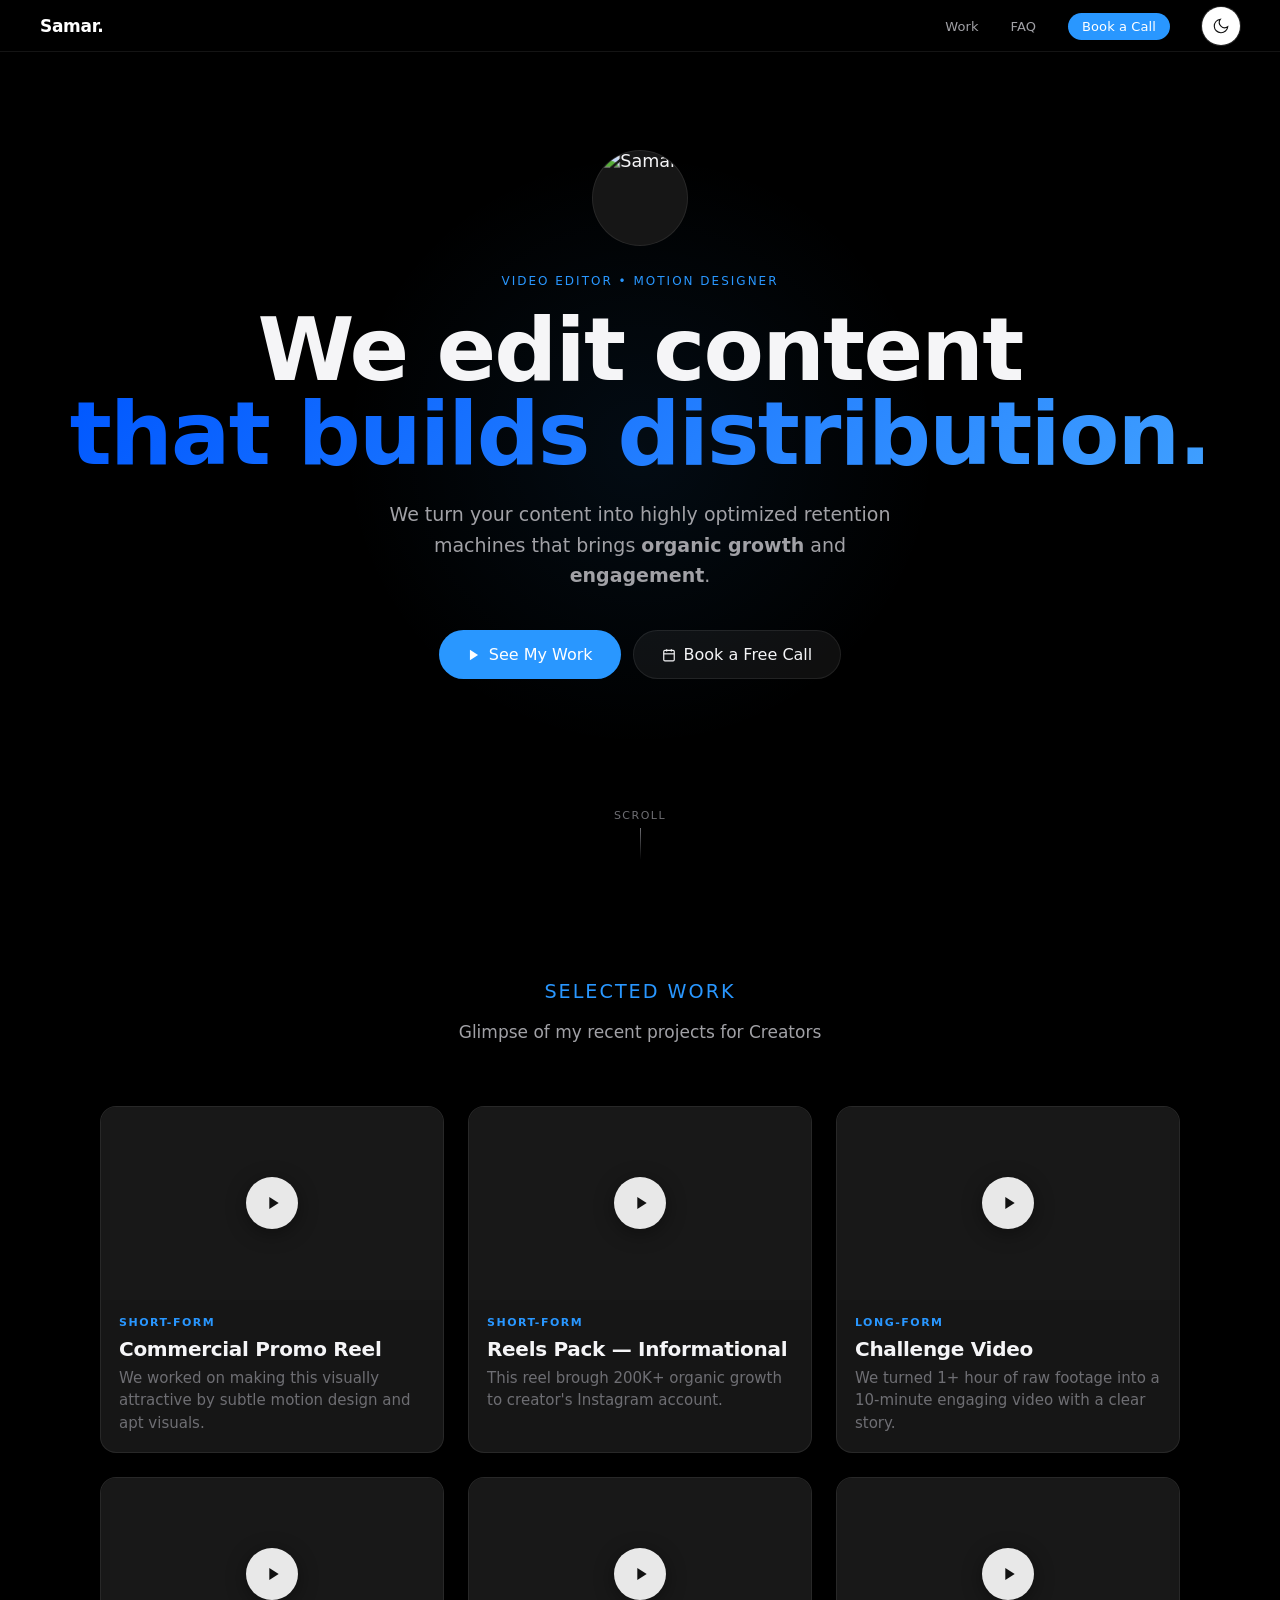
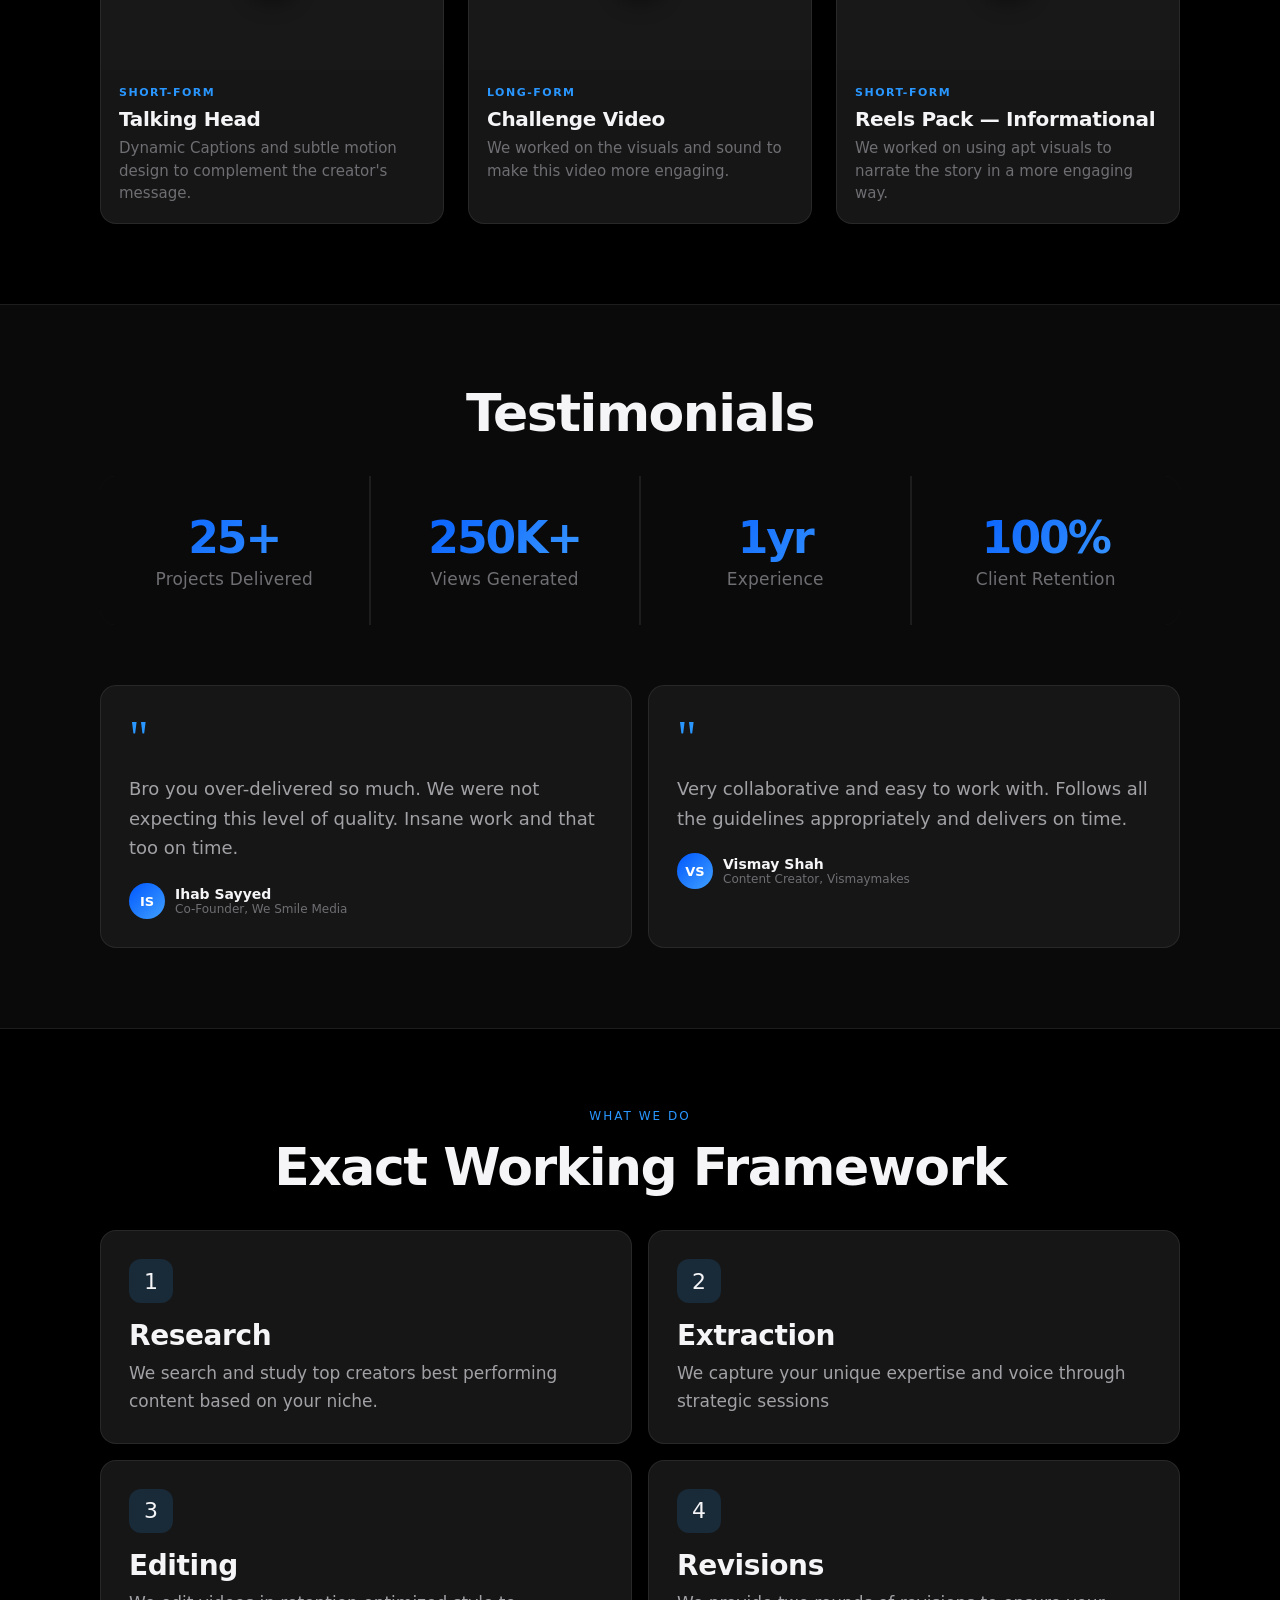
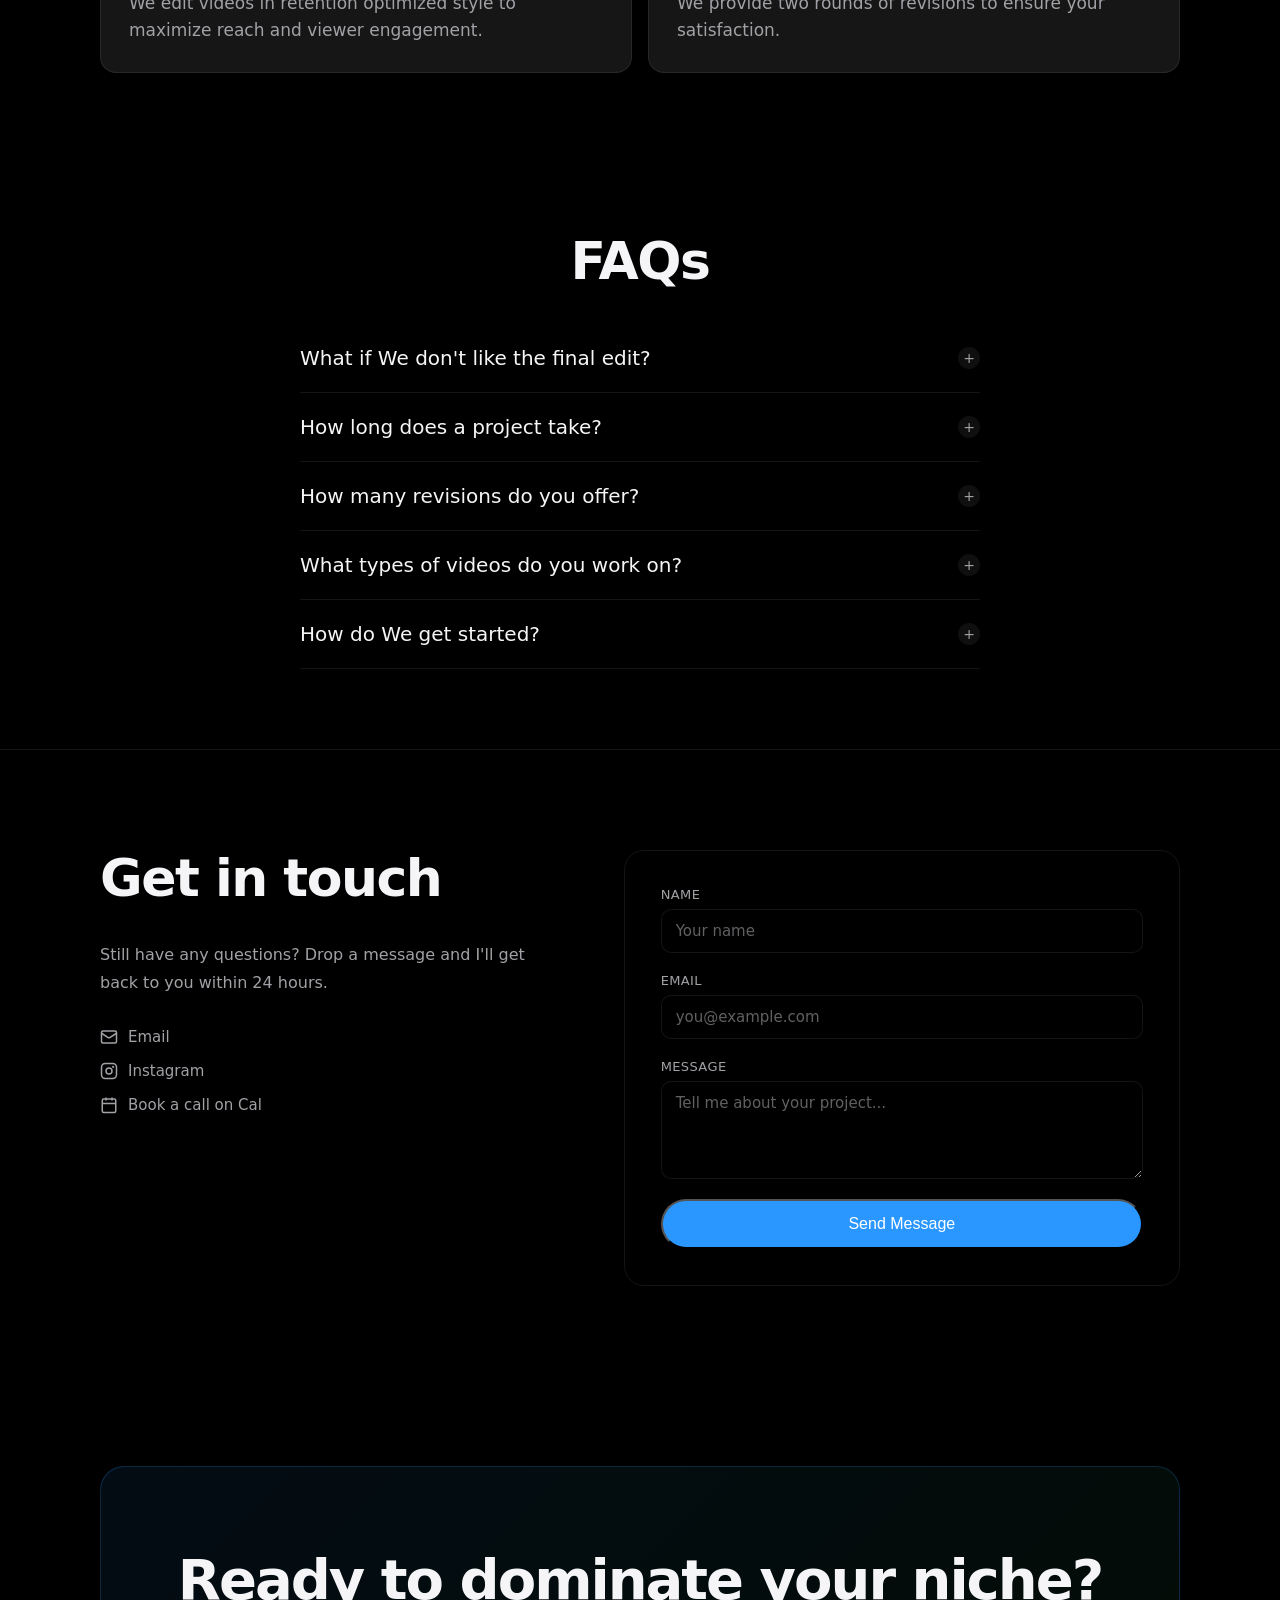
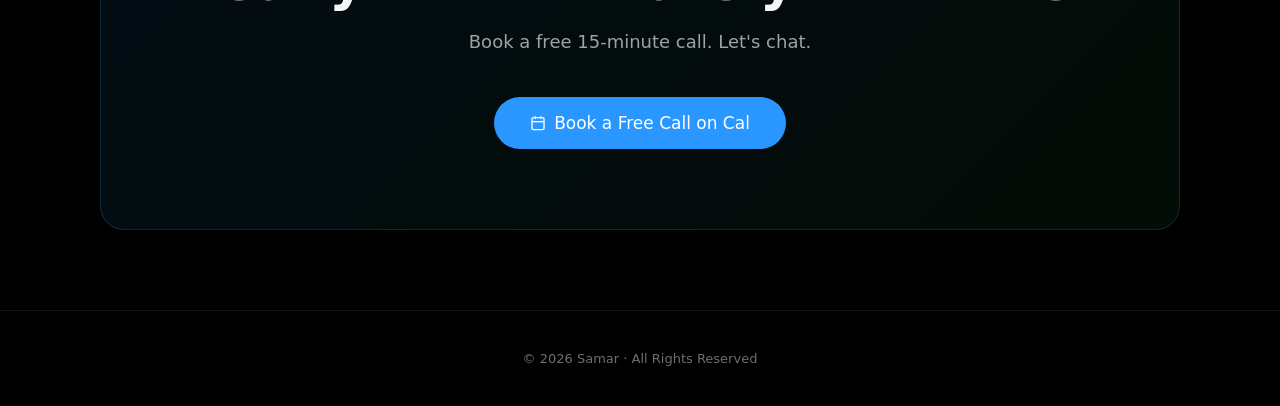
==== index.html @ fd99707b "initial commit" ====
<!DOCTYPE html>
<html lang="en">
<head>
<meta charset="UTF-8">
<meta name="viewport" content="width=device-width, initial-scale=1.0">
<title>Samar's Portfolio</title>
<link rel="stylesheet" href="styles.css">
</head>
<body>
  <form name="contact" netlify hidden>
  <input type="text" name="name">
  <input type="email" name="email">
  <textarea name="message"></textarea>
</form>

<!-- NAV -->
<nav>
  <a href="#" class="nav-logo">Samar.</a>
  <ul class="nav-links">
    <li><a href="#work">Work</a></li>
    <!-- <li><a href="#services">Services</a></li>
    <li><a href="#about">About</a></li> -->
    <li><a href="#faq">FAQ</a></li>
    <li><a href="https://cal.com/samarjal/30min?user=samarjal&overlayCalendar=true" target="_blank" class="nav-cta">Book a Call</a></li>
    <div class="theme-switch" id="themeToggle">
  <svg class="icon-sun" xmlns="http://www.w3.org/2000/svg" width="18" height="18" viewBox="0 0 24 24" fill="none" stroke="currentColor" stroke-width="1.5"><circle cx="12" cy="12" r="4"/><line x1="12" y1="2" x2="12" y2="5"/><line x1="12" y1="19" x2="12" y2="22"/><line x1="4.22" y1="4.22" x2="6.34" y2="6.34"/><line x1="17.66" y1="17.66" x2="19.78" y2="19.78"/><line x1="2" y1="12" x2="5" y2="12"/><line x1="19" y1="12" x2="22" y2="12"/><line x1="4.22" y1="19.78" x2="6.34" y2="17.66"/><line x1="17.66" y1="6.34" x2="19.78" y2="4.22"/></svg>
  <svg class="icon-moon" xmlns="http://www.w3.org/2000/svg" width="18" height="18" viewBox="0 0 24 24" fill="none" stroke="currentColor" stroke-width="1.5"><path d="M21 12.79A9 9 0 1 1 11.21 3 7 7 0 0 0 21 12.79z"/></svg>
</div>
  </ul>
</nav>

<!-- HERO -->
<section class="hero">
  <div class="hero-bg-glow"></div>
  <div class="hero-avatar">
    <img id="memoji-img" src="memoji-img.webp" alt="Samar">
  </div>
  <span class="hero-label">Video Editor • Motion Designer</span>
  <h1 class="hero-title">We edit content<br><span>that builds distribution.</span></h1>
  <p class="hero-sub">We turn your content into highly optimized retention machines that brings <strong>organic growth</strong> and <strong>engagement</strong>.</p>
  <div class="hero-actions">
    <a href="#work" class="btn-primary">
      <svg width="14" height="14" viewBox="0 0 24 24" fill="currentColor"><polygon points="5,3 19,12 5,21"/></svg>
      See My Work
    </a>
    <a href="https://cal.com/samarjal/30min?user=samarjal&overlayCalendar=true" target="_blank" class="btn-secondary">
      <svg width="14" height="14" viewBox="0 0 24 24" fill="none" stroke="currentColor" stroke-width="2"><rect x="3" y="4" width="18" height="18" rx="2"/><line x1="16" y1="2" x2="16" y2="6"/><line x1="8" y1="2" x2="8" y2="6"/><line x1="3" y1="10" x2="21" y2="10"/></svg>
      Book a Free Call
    </a>
  </div>
  <div class="scroll-hint">
    <span>Scroll</span>
    <div class="scroll-line"></div>
  </div>
</section>

<!-- WORK -->
<section id="work" class="work-section">
  <div class="container">
    <span class="section-label fade-in" style="font-size: larger;">Selected Work</span>
    <!-- <h2 class="section-title fade-in"></h2> -->
    <p class="section-sub fade-in">Glimpse of my recent projects for Creators</p>

    <div class="video-grid" id="videoGrid">
      <!-- Videos injected by JS --> 
    </div>
  </div>
</section>

<!-- ADD VIDEO PANEL
<div class="add-video-section">
  <div class="container">
    <div class="add-video-form fade-in">
      <p class="form-title">Add a Video to Your Portfolio</p>
      <p class="form-sub">Paste a YouTube, Google Drive, or Instagram link — it'll embed directly on the site.</p>
      <div class="form-row">
        <input class="form-input" id="videoTitle" placeholder="Project title">
        <input class="form-input" id="videoTag" placeholder="Category (e.g. Brand Film)">
      </div>
      <div class="form-row">
        <input class="form-input full" id="videoUrl" placeholder="YouTube, Google Drive, or Instagram URL">
      </div>
      <input class="form-input" style="margin-bottom:12px;" id="videoDesc" placeholder="Short description (optional)">
      <button class="form-btn" onclick="addVideo()">Add to Portfolio</button>
    </div>
  </div>
</div> -->

<!-- PROOF -->
<section id="about" class="proof-section">
  <div class="container">
    <!-- <span class="section-label fade-in">Social Proof</span> -->
    <h2 class="section-title fade-in">Testimonials</h2>

    <div class="stats-grid fade-in">
      <div class="stat-item">
        <span class="stat-num">25+</span>
        <span class="stat-label">Projects Delivered</span>
      </div>
      <div class="stat-item">
        <span class="stat-num">250K+</span>
        <span class="stat-label">Views Generated</span>
      </div>
      <div class="stat-item">
        <span class="stat-num">1yr</span>
        <span class="stat-label">Experience</span>
      </div>
      <div class="stat-item">
        <span class="stat-num">100%</span>
        <span class="stat-label">Client Retention</span>
      </div>
    </div>

    <div class="testimonials-grid">
      <div class="testimonial-card fade-in">
        <span class="quote-mark">"</span>
        <p class="testimonial-text">Bro you over-delivered so much. We were not expecting this level of quality. Insane work and that too on time.</p>
        <div class="testimonial-author">
          <div class="author-avatar">IS</div>
          <div>
            <p class="author-name">Ihab Sayyed</p>
            <p class="author-title">Co-Founder, We Smile Media</p>
          </div>
        </div>
      </div>
      <div class="testimonial-card fade-in">
        <span class="quote-mark">"</span>
        <p class="testimonial-text">Very collaborative and easy to work with. Follows all the guidelines appropriately and delivers on time.</p>
        <div class="testimonial-author">
          <div class="author-avatar">VS</div>
          <div>
            <p class="author-name">Vismay Shah</p>
            <p class="author-title">Content Creator, Vismaymakes</p>
          </div>
        </div>
      </div>
      <!-- <div class="testimonial-card fade-in">
        <span class="quote-mark">"</span>
        <p class="testimonial-text">Working with Samar was seamless. He understood the brief instantly, added creative flair we didn't even ask for, and nailed the vibe we were going for.</p>
        <div class="testimonial-author">
          <div class="author-avatar">MN</div>
          <div>
            <p class="author-name">Milan N.</p>
            <p class="author-title">YouTuber · 800K subs</p>
          </div>
        </div>
      </div> -->
    </div>
  </div>
</section>

<!-- SERVICES -->
<section id="services">
  <div class="container">
    <span class="section-label fade-in">What We Do</span>
    <h2 class="section-title fade-in">Exact Working Framework</h2>
    <!-- <p class="section-sub fade-in">You send the raw footage, We handle the rest.</p> -->

    <div class="services-grid">
      <div class="service-card fade-in">
        <div class="service-icon">1</div>
        <p class="service-name">Research</p>
        <p class="service-desc">We search and study top creators best performing content based on your niche.</p>
      </div>
      <div class="service-card fade-in">
        <div class="service-icon">2</div>
        <p class="service-name">Extraction</p>
        <p class="service-desc"> We capture your unique expertise and voice through strategic sessions</p>
      </div>
      <div class="service-card fade-in">
        <div class="service-icon">3</div>
        <p class="service-name">Editing</p>
        <p class="service-desc">We edit videos in retention optimized style to maximize reach and viewer engagement.</p>
      </div>
      <div class="service-card fade-in">
        <div class="service-icon">4</div>
        <p class="service-name">Revisions</p>
        <p class="service-desc">We provide two rounds of revisions to ensure your satisfaction.</p>
      </div>
    </div>
  </div>
</section>

<!-- FAQ / OBJECTIONS -->
<section id="faq">
  <div class="container">
    <!-- <span class="section-label fade-in">FAQ</span> -->
    <h2 class="section-title fade-in" >FAQs</h2>
    <!-- <p class="section-sub fade-in" style="text-align: center; max-width: 100%;">Here are the answers to questions We hear most often.</p> -->

    <div class="faq-list fade-in">
      <div class="faq-item">
        <button class="faq-question" onclick="toggleFaq(this)" >
          What if We don't like the final edit?
          <span class="faq-icon">+</span>
        </button>
        <div class="faq-answer">We offer up to 2 rounds of revisions on every project to make sure the final cut is exactly what you envisioned. Your satisfaction is the goal.</div>
      </div>
      <div class="faq-item">
        <button class="faq-question" onclick="toggleFaq(this)">
          How long does a project take?
          <span class="faq-icon">+</span>
        </button>
        <div class="faq-answer">Most projects are delivered within 3–5 business days. Larger projects like long-form podcasts or brand films may take 7–10 days. Rush delivery is available on request.</div>
      </div>
      <div class="faq-item">
        <button class="faq-question" onclick="toggleFaq(this)">
          How many revisions do you offer?
          <span class="faq-icon">+</span>
        </button>
        <div class="faq-answer">We offer up to 2 rounds of revisions on every project. Additional revisions are available for a fee.</div>
      </div>
      <div class="faq-item">
        <button class="faq-question" onclick="toggleFaq(this)">
          What types of videos do you work on?
          <span class="faq-icon">+</span>
        </button>
        <div class="faq-answer">We most commonly work on Talking Head Videos, Explainer and Short Form Content that build distribution for my clients.</div>
      </div>
      <div class="faq-item">
        <button class="faq-question" onclick="toggleFaq(this)">
          How do We get started?
          <span class="faq-icon">+</span>
        </button>
        <div class="faq-answer">Book a free 15-minute discovery call using the button below. We'll talk through your project, goals, and timeline — and We'll send a proposal within 24 hours.</div>
      </div>
    </div>
  </div>
</section>

<!-- CONTACT -->
 <section id="contact" class="contact-section">
  <div class="container">
    <div class="contact-inner fade-in">
      <div class="contact-left">
        <h2 class="section-title" style="text-align:left;">Get in touch</h2>
        <p class="contact-desc">Still have any questions? Drop a message and I'll get back to you within 24 hours.</p>
        <div class="contact-links">
          <a href="mailto:samarxjal@gmail.com" class="contact-link">
            <svg width="18" height="18" viewBox="0 0 24 24" fill="none" stroke="currentColor" stroke-width="2"><rect x="2" y="4" width="20" height="16" rx="2"/><path d="m22 7-8.97 5.7a1.94 1.94 0 0 1-2.06 0L2 7"/></svg>
            Email
          </a>
          <a href="https://instagram.com/samarxjal" target="_blank" class="contact-link">
            <svg width="18" height="18" viewBox="0 0 24 24" fill="none" stroke="currentColor" stroke-width="2"><rect x="2" y="2" width="20" height="20" rx="5"/><circle cx="12" cy="12" r="4"/><circle cx="17.5" cy="6.5" r="0.5" fill="currentColor"/></svg>
            Instagram
          </a>
          <a href="https://cal.com/samarjal" target="_blank" class="contact-link">
            <svg width="18" height="18" viewBox="0 0 24 24" fill="none" stroke="currentColor" stroke-width="2"><rect x="3" y="4" width="18" height="18" rx="2"/><line x1="16" y1="2" x2="16" y2="6"/><line x1="8" y1="2" x2="8" y2="6"/><line x1="3" y1="10" x2="21" y2="10"/></svg>
            Book a call on Cal
          </a>
        </div>
      </div>
      <form class="contact-form"
      name="contact"
      method="POST"
      action="/thank-you.html"
      data-netlify="true"
      data-netlify-honeypot="bot-field">

  <!-- Netlify detection -->
  <input type="hidden" name="form-name" value="contact">

  <!-- email subject -->
  <input type="hidden" name="subject"
         value="New lead from %{siteName} (%{submissionId})">

  <!-- redirect -->
  <!-- <input type="hidden" name="redirect" value="/thank-you.html"> -->

  <!-- spam protection -->
  <p hidden>
    <label>Don’t fill this out:
      <input name="bot-field">
    </label>
  </p>

  <div class="form-group">
    <label for="c-name">Name</label>
    <input type="text"
           id="c-name"
           name="name"
           placeholder="Your name"
           required>
  </div>

  <div class="form-group">
    <label for="c-email">Email</label>
    <input type="email"
           id="c-email"
           name="email"
           placeholder="you@example.com"
           required>
  </div>

  <div class="form-group">
    <label for="c-msg">Message</label>
    <textarea id="c-msg"
              name="message"
              rows="4"
              placeholder="Tell me about your project..."
              required></textarea>
  </div>

  <button type="submit"
          class="btn-primary"
          style="width:100%; justify-content:center;">
    Send Message
  </button>

</form>
    </div>
  </div>
</section>

<!-- CTA -->
<section class="cta-section">
  <div class="container">
    <div class="cta-card fade-in">
      <h2 class="cta-title">Ready to dominate your niche?</h2>
      <p class="cta-sub">Book a free 15-minute call. Let's chat.</p>
      <a href="https://cal.com/samarjal" target="_blank" class="btn-primary" style="font-size:17px; padding:16px 36px; display:inline-flex;">
        <svg width="16" height="16" viewBox="0 0 24 24" fill="none" stroke="currentColor" stroke-width="2"><rect x="3" y="4" width="18" height="18" rx="2"/><line x1="16" y1="2" x2="16" y2="6"/><line x1="8" y1="2" x2="8" y2="6"/><line x1="3" y1="10" x2="21" y2="10"/></svg>
        Book a Free Call on Cal
      </a>
    </div>
  </div>
</section>

<!-- FOOTER -->
<footer>
  <p>© 2026 Samar · All Rights Reserved</p>
</footer>

<!-- VIDEO MODAL -->
<div class="modal-overlay" id="videoModal" onclick="closeModal(event)">
  <div class="modal-content">
    <div class="modal-header">
      <span class="modal-title" id="modalTitle">Untitled</span>
      <button class="modal-close" onclick="closeModalDirect()">
        <svg width="12" height="12" viewBox="0 0 24 24" fill="none" stroke="currentColor" stroke-width="2.5"><line x1="18" y1="6" x2="6" y2="18"/><line x1="6" y1="6" x2="18" y2="18"/></svg>
      </button>
    </div>
    <div class="modal-video">
      <iframe id="modalIframe" allowfullscreen allow="autoplay; encrypted-media; picture-in-picture" title="Video"></iframe>
    </div>
  </div>
</div>
<script src="script.js"></script>
</body>
</html>
---- styles.css ----
@import url('https://fonts.googleapis.com/css2?family=SF+Pro+Display&display=swap');

  :root {
    --bg: #000000;
    --bg-2: #0a0a0a;
    --bg-3: #111111;
    --bg-card: #161616;
    --border: rgba(255,255,255,0.08);
    --border-hover: rgba(255,255,255,0.18);
    --text-primary: #f5f5f7;
    --text-secondary: #a1a1a6;
    --text-tertiary: #6e6e73;
    --accent: #2997ff;
    --accent-glow: rgba(41,151,255,0.15);
    /* --gradient: linear-gradient(135deg, #2997ff 0%, #30d158 100%); */
    --gradient: linear-gradient(135deg, #0057ff 0%, #40a0ff 100%);
  }
  body.light-mode {
  --bg: #ffffff;
  --bg-2: #f5f5f7;
  --bg-3: #eeeeee;
  --bg-card: #ffffff;
  

  --border: rgba(0,0,0,0.08);
  --border-hover: rgba(0,0,0,0.15);

  --text-primary: #111111;
  --text-secondary: #444444;
  --text-tertiary: #777777;

  --accent-glow: rgba(41,151,255,0.12);
}

  * { margin: 0; padding: 0; box-sizing: border-box; 
      transition: background-color 0.4s ease,
              border-color 0.4s ease,
              color 0.3s ease;
    }

  html { scroll-behavior: smooth; }

 body {
  background: var(--bg);
  color: var(--text-primary);
  font-family: -apple-system, BlinkMacSystemFont,
               "SF Pro Display", "SF Pro Text",
               "Segoe UI", system-ui, sans-serif;
  -webkit-font-smoothing: antialiased;
  overflow-x: hidden;
  transition: background 0.4s ease, color 0.4s ease;
}
  .theme-toggle {
  background: rgba(255,255,255,0.08);
  border: 1px solid var(--border);
  color: var(--text-primary);
  width: 36px;
  height: 36px;
  border-radius: 50%;
  cursor: pointer;
  font-size: 14px;
  transition: all 0.2s;
}

.theme-toggle:hover {
  background: rgba(255,255,255,0.15);
}

  /* NAV */
  nav {
    position: fixed;
    top: 0; left: 0; right: 0;
    z-index: 100;
    padding: 0 40px;
    height: 52px;
    display: flex;
    align-items: center;
    justify-content: space-between;
    background: rgba(0,0,0,0.72);
    backdrop-filter: saturate(180%) blur(20px);
    -webkit-backdrop-filter: saturate(180%) blur(20px);
    border-bottom: 1px solid var(--border);
  }

  body.light-mode nav {
  background: rgba(255,255,255,0.72);
}

  .nav-logo {
    font-size: 17px;
    font-weight: 600;
    letter-spacing: -0.3px;
    color: #ffffff;
    text-decoration: none;
  }
  body.light-mode .nav-logo {
  color: #111111;
}

  .nav-links {
    display: flex;
    gap: 32px;
    list-style: none;
    align-items: center;
  }

  .nav-links a {
    font-size: 13px;
    color: var(--text-secondary);
    text-decoration: none;
    transition: color 0.2s;
    letter-spacing: 0.1px;
  }

  .nav-links a:hover { color: var(--text-primary); }

  .nav-cta {
    background: var(--accent);
    color: #fff !important;
    padding: 6px 14px;
    border-radius: 980px;
    font-size: 13px !important;
    font-weight: 500;
    transition: opacity 0.2s !important;
  }

  .nav-cta:hover { opacity: 0.85; color: #fff !important; }

  /* HERO */
  .hero {
    min-height: 100vh;
    display: flex;
    flex-direction: column;
    align-items: center;
    justify-content: flex-start;
    text-align: center;
    padding: 150px 24px 80px;
    position: relative;
    overflow: hidden;
  }

  .hero-bg-glow {
    position: absolute;
    width: 600px; height: 600px;
    border-radius: 50%;
    background: radial-gradient(circle, rgba(41,151,255,0.08) 0%, transparent 70%);
    top: 50%; left: 50%;
    transform: translate(-50%, -50%);
    pointer-events: none;
  }

  .hero-avatar {
    width: 96px; height: 96px;
    border-radius: 50%;
    overflow: hidden;
    margin-bottom: 28px;
    border: 1px solid var(--border);
    background: var(--bg-card);
    position: relative;
    animation: fadeUp 0.8s ease both;
  }

  .hero-avatar img {
    width: 100%; height: 100%;
    object-fit: cover;
    object-position: center top;
    transform: scale(1.1);
  }

  .hero-label {
    font-size: 12px;
    font-weight: 500;
    letter-spacing: 2px;
    text-transform: uppercase;
    color: var(--accent);
    margin-bottom: 20px;
    animation: fadeUp 0.8s ease 0.1s both;
  }

  .hero-title {
    font-size: clamp(48px, 8vw, 88px);
    font-weight: 800;
    letter-spacing: -0.02em;
    line-height: 0.95;
    margin-bottom: 24px;
    animation: fadeUp 0.8s ease 0.2s both;
  }

  .hero-title span {
    background: var(--gradient);
    -webkit-background-clip: text;
    -webkit-text-fill-color: transparent;
    background-clip: text;
  }

  .hero-sub {
    font-size: 19px;
    color: var(--text-secondary);
    max-width: 520px;
    line-height: 1.6;
    margin-bottom: 40px;
    font-weight: 400;
    animation: fadeUp 0.8s ease 0.3s both;
  }

  .hero-actions {
    display: flex;
    gap: 12px;
    flex-wrap: wrap;
    justify-content: center;
    animation: fadeUp 0.8s ease 0.4s both;
  }

  .btn-primary {
    background: var(--accent);
    color: #fff;
    padding: 14px 28px;
    border-radius: 980px;
    font-size: 16px;
    font-weight: 500;
    text-decoration: none;
    transition: all 0.25s;
    display: inline-flex;
    align-items: center;
    gap: 8px;
  }

  .btn-primary:hover {
    background: #0077ed;
    transform: scale(1.02);
  }

  .btn-secondary {
    background: rgba(255,255,255,0.06);
    color: var(--text-primary);
    padding: 14px 28px;
    border-radius: 980px;
    font-size: 16px;
    font-weight: 500;
    text-decoration: none;
    transition: all 0.25s;
    border: 1px solid var(--border);
    display: inline-flex;
    align-items: center;
    gap: 8px;
  }

  .btn-secondary:hover {
    background: rgba(255,255,255,0.1);
    border-color: var(--border-hover);
    transform: scale(1.02);
  }

 .scroll-hint {
  position: absolute;
  bottom: 40px;
  left: 0;
  right: 0;
  text-align: center;
  display: flex;
  flex-direction: column;
  align-items: center;
  gap: 6px;
  animation: fadeUp 1s ease 0.8s both;
  
}

.scroll-hint span {
  font-size: 11px;
  letter-spacing: 1.5px;
  text-transform: uppercase;
  color: var(--text-tertiary);
  display: block;
  
}

.scroll-line {
  width: 1px;
  height: 32px;
  background: linear-gradient(to bottom, var(--text-tertiary), transparent);
  animation: scrollPulse 2s ease infinite;
}

  /* SECTION COMMONS */
  section {
    padding: 80px 24px;
  }

  .section-label {
    font-size: 12px;
    font-weight: 500;
    letter-spacing: 2px;
    text-transform: uppercase;
    color: var(--accent);
    margin-bottom: 16px;
    display: block;
  }

  .section-title {
    font-size: clamp(32px, 5vw, 52px);
    font-weight: 700;
    letter-spacing: -1.5px;
    line-height: 1.08;
    margin-bottom: 35px;
    text-align: center;
  }

 .section-label,
.section-title,
.section-sub {
  text-align: center;
  max-width: 100%;
  margin-left: auto;
  margin-right: auto;
}

  .section-sub {
    font-size: 17px;
    color: var(--text-secondary);
    max-width: 520px;
    line-height: 1.6;
    margin-bottom: 60px;
  }

  .container {
    max-width: 1080px;
    margin: 0 auto;
  }

  /* WORK / VIDEO GRID */
  .work-section { background: var(--bg); }

  .video-grid {
    display: grid;
    grid-template-columns: repeat(auto-fill, minmax(320px, 1fr));
    gap: 24px;
  }

  .video-card {
    background: var(--bg-card);
    border-radius: 16px;
    overflow: hidden;
    border: 1px solid var(--border);
    transition: all 0.3s ease;
    cursor: pointer;
    position: relative;
  }

  .video-card:hover {
    border-color: var(--border-hover);
    transform: translateY(-4px);
    box-shadow: 0 20px 60px rgba(0,0,0,0.6);
  }

  .video-thumb {
    width: 100%;
    aspect-ratio: 16/9;
    background: var(--bg-3);
    position: relative;
    overflow: hidden;
  }

  .video-thumb iframe {
    width: 100%;
    height: 100%;
    border: none;
    pointer-events: none;
  }

  .video-thumb img {
    width: 100%;
    height: 100%;
    object-fit: contain ;
  }

  .play-overlay {
    position: absolute;
    inset: 0;
    display: flex;
    align-items: center;
    justify-content: center;
    background: rgba(41, 41, 41, 0.3);
    transition: background 0.25s;
  }

  .video-card:hover .play-overlay {
    background: rgba(0, 0, 0, 0.5);
  }

  .play-btn {
    width: 52px; height: 52px;
    background: rgba(255,255,255,0.9);
    border-radius: 50%;
    display: flex;
    align-items: center;
    justify-content: center;
    transition: transform 0.25s;
    box-shadow: 0 4px 20px rgba(0,0,0,0.4);
  }

  .video-card:hover .play-btn { transform: scale(1.1); }

  .play-btn svg { margin-left: 3px; }

  .video-info {
    padding: 16px 18px 18px;
  }

  .video-tag {
    font-size: 11px;
    font-weight: 600;
    letter-spacing: 1.5px;
    text-transform: uppercase;
    color: var(--accent);
    margin-bottom: 6px;
    display: block;
  }

  .video-title {
    font-size: 20px;
    font-weight: 600;
    letter-spacing: -0.3px;
    color: var(--text-primary);
    line-height: 1.4;
  }

  .video-desc {
    font-size: 15px;
    color: var(--text-tertiary);
    margin-top: 4px;
    line-height: 1.5;
  }

  /* VIDEO MODAL */
  .modal-overlay {
    position: fixed;
    inset: 0;
    background: rgba(0,0,0,0.88);
    backdrop-filter: blur(20px);
    -webkit-backdrop-filter: blur(20px);
    z-index: 1000;
    display: flex;
    align-items: center;
    justify-content: center;
    padding: 24px;
    opacity: 0;
    pointer-events: none;
    transition: opacity 0.3s ease;
  }

  .modal-overlay.open {
    opacity: 1;
    pointer-events: all;
  }

  .modal-content {
    width: 100%;
    max-width: 900px;
    background: var(--bg-card);
    border-radius: 20px;
    overflow: hidden;
    border: 1px solid var(--border);
    transform: scale(0.95) translateY(20px);
    transition: transform 0.3s ease;
    box-shadow: 0 40px 100px rgba(0,0,0,0.8);
  }

  .modal-overlay.open .modal-content {
    transform: scale(1) translateY(0);
  }

  .modal-header {
    display: flex;
    align-items: center;
    justify-content: space-between;
    padding: 16px 20px;
    border-bottom: 1px solid var(--border);
  }

  .modal-title {
    font-size: 15px;
    font-weight: 600;
    letter-spacing: -0.3px;
  }

  .modal-close {
    width: 28px; height: 28px;
    background: rgba(255,255,255,0.08);
    border: none;
    border-radius: 50%;
    cursor: pointer;
    display: flex;
    align-items: center;
    justify-content: center;
    color: var(--text-secondary);
    transition: background 0.2s;
  }

  .modal-close:hover { background: rgba(255,255,255,0.15); }

  .modal-video {
    aspect-ratio: 16/9;
    background: #000;
  }

  .modal-video iframe {
    width: 100%;
    height: 100%;
    border: none;
  }

  /* PROOF / STATS */
  .proof-section {
    background: var(--bg-2);
    border-top: 1px solid var(--border);
    border-bottom: 1px solid var(--border);
  }

  .stats-grid {
    display: grid;
    grid-template-columns: repeat(auto-fit, minmax(180px, 1fr));
    gap: 2px;
    background: var(--border);
    border-radius: 16px;
    overflow: hidden;
    margin-bottom: 60px;
  }

  .stat-item {
    background: var(--bg-2);
    padding: 36px 28px;
    text-align: center;
  }

  .stat-num {
    font-size: 44px;
    font-weight: 700;
    letter-spacing: -2px;
    background: var(--gradient);
    -webkit-background-clip: text;
    -webkit-text-fill-color: transparent;
    background-clip: text;
    display: block;
    margin-bottom: 6px;
  }

  .stat-label {
    font-size: 17px;
    color: var(--text-tertiary);
    letter-spacing: 0.2px;
  }

  .testimonials-grid {
    display: grid;
    grid-template-columns: repeat(auto-fit, minmax(280px, 1fr));
    gap: 16px;
  }

  .testimonial-card {
    background: var(--bg-card);
    border: 1px solid var(--border);
    border-radius: 16px;
    padding: 28px;
    transition: border-color 0.3s;
  }

  .testimonial-card:hover { border-color: var(--border-hover); }

  .quote-mark {
    font-size: 48px;
    line-height: 1;
    color: var(--accent);
    font-family: Georgia, serif;
    margin-bottom: 12px;
    display: block;
  }

  .testimonial-text {
    font-size: 18px;
    line-height: 1.65;
    color: var(--text-secondary);
    margin-bottom: 20px;
  }

  .testimonial-author {
    display: flex;
    align-items: center;
    gap: 10px;
  }

  .author-avatar {
    width: 36px; height: 36px;
    border-radius: 50%;
    background: var(--gradient);
    display: flex;
    align-items: center;
    justify-content: center;
    font-size: 13px;
    font-weight: 700;
    color: #fff;
    flex-shrink: 0;
  }

  .author-name {
    font-size: 14px;
    font-weight: 600;
    color: var(--text-primary);
  }

  .author-title {
    font-size: 12px;
    color: var(--text-tertiary);
  }

  /* SERVICES */
  .services-grid {
    display: grid;
    grid-template-columns: repeat(2, 1fr);
    gap: 16px;
  }

  .service-card {
    background: var(--bg-card);
    border: 1px solid var(--border);
    border-radius: 16px;
    padding: 28px;
    transition: all 0.3s;
  }

  .service-card:hover {
    border-color: var(--border-hover);
    transform: translateY(-2px);
  }

  .service-icon {
    width: 44px; height: 44px;
    background: var(--accent-glow);
    border-radius: 12px;
    display: flex;
    align-items: center;
    justify-content: center;
    margin-bottom: 16px;
    font-size: 22px;
  }

  .service-name {
    font-size: 28px;
    font-weight: 600;
    letter-spacing: -0.4px;
    margin-bottom: 8px;
  }

  .service-desc {
    font-size: 17px;
    color: var(--text-secondary);
    line-height: 1.6;
  }

  /* FAQ / OBJECTIONS */
  .faq-list { max-width: 680px; margin:0 auto; }

  .faq-item {
    border-bottom: 1px solid var(--border);
    overflow: hidden;
  }

  .faq-question {
    width: 100%;
    background: none;
    border: none;
    color: var(--text-primary);
    font-family: inherit;
    font-size: 20px;
    font-weight: 500;
    text-align: left;
    padding: 22px 0;
    cursor: pointer;
    display: flex;
    align-items: center;
    justify-content: space-between;
    gap: 16px;
    transition: color 0.2s;
  }

  .faq-question:hover { color: var(--accent); }

  .faq-icon {
    width: 22px; height: 22px;
    flex-shrink: 0;
    background: rgba(255,255,255,0.06);
    border-radius: 50%;
    display: flex;
    align-items: center;
    justify-content: center;
    transition: transform 0.3s, background 0.2s;
    font-size: 14px;
    color: var(--text-secondary);
  }

  .faq-item.open .faq-icon {
    transform: rotate(45deg);
    background: var(--accent-glow);
    color: var(--accent);
  }

  .faq-answer {
    font-size: 17px;
    color: var(--text-secondary);
    line-height: 1.7;
    max-height: 0;
    overflow: hidden;
    transition: max-height 0.25s ease, padding 0.2s;
  }

  .faq-item.open .faq-answer {
    max-height: 150px;
    padding-bottom: 22px;
  }

  /* CTA */
  .cta-section {
    background: var(--bg);
    text-align: center;
  }

  .cta-card {
    background: linear-gradient(135deg, rgba(41,151,255,0.08) 0%, rgba(48,209,88,0.06) 100%);
    border: 1px solid rgba(41,151,255,0.2);
    border-radius: 24px;
    padding: 80px 40px;
    position: relative;
    overflow: hidden;
  }

  .cta-card::before {
    content: '';
    position: absolute;
    inset: -1px;
    border-radius: 24px;
    background: linear-gradient(135deg, rgba(41,151,255,0.3), rgba(48,209,88,0.15), transparent 60%);
    -webkit-mask: linear-gradient(#fff 0 0) content-box, linear-gradient(#fff 0 0);
    mask: linear-gradient(#fff 0 0) content-box, linear-gradient(#fff 0 0);
    -webkit-mask-composite: destination-out;
    mask-composite: exclude;
    padding: 1px;
    pointer-events: none;
  }

  .cta-title {
    font-size: clamp(36px, 5vw, 56px);
    font-weight: 700;
    letter-spacing: -2px;
    margin-bottom: 16px;
  }

  .cta-sub {
    font-size: 18px;
    color: var(--text-secondary);
    margin-bottom: 40px;
    max-width: 480px;
    margin-left: auto;
    margin-right: auto;
    line-height: 1.6;
  }

  /* FOOTER */
  footer {
    padding: 40px 24px;
    text-align: center;
    border-top: 1px solid var(--border);
    color: var(--text-tertiary);
    font-size: 13px;
  }

  footer a {
    color: var(--text-tertiary);
    text-decoration: none;
    transition: color 0.2s;
  }

  footer a:hover { color: var(--text-secondary); }

  /* ADD VIDEO PANEL */
  .add-video-section {
    background: var(--bg-2);
    border-top: 1px solid var(--border);
    padding: 60px 24px;
  }

  .add-video-form {
    max-width: 640px;
    background: var(--bg-card);
    border: 1px solid var(--border);
    border-radius: 20px;
    padding: 32px;
  }

  .form-title {
    font-size: 20px;
    font-weight: 600;
    letter-spacing: -0.5px;
    margin-bottom: 8px;
  }

  .form-sub {
    font-size: 14px;
    color: var(--text-secondary);
    margin-bottom: 24px;
  }

  .form-row {
    display: grid;
    grid-template-columns: 1fr 1fr;
    gap: 12px;
    margin-bottom: 12px;
  }

  .form-input {
    background: var(--bg-3);
    border: 1px solid var(--border);
    border-radius: 10px;
    padding: 12px 14px;
    font-size: 14px;
    color: var(--text-primary);
    font-family: inherit;
    width: 100%;
    outline: none;
    transition: border-color 0.2s;
  }

  .form-input::placeholder { color: var(--text-tertiary); }

  .form-input:focus { border-color: var(--accent); }

  .form-input.full { grid-column: 1 / -1; }

  .form-btn {
    background: var(--accent);
    color: #fff;
    border: none;
    border-radius: 10px;
    padding: 12px 20px;
    font-size: 15px;
    font-weight: 600;
    font-family: inherit;
    cursor: pointer;
    width: 100%;
    transition: opacity 0.2s;
    margin-top: 8px;
  }

  .form-btn:hover { opacity: 0.85; }

  /* ANIMATIONS */
  @keyframes fadeUp {
    from { opacity: 0; transform: translateY(24px); }
    to { opacity: 1; transform: translateY(0); }
  }

  @keyframes scrollPulse {
    0%, 100% { opacity: 0.3; }
    50% { opacity: 0.8; }
  }

  /* OBSERVE FADE */
  .fade-in {
    opacity: 0;
    transform: translateY(30px);
    transition: opacity 0.7s ease, transform 0.7s ease;
  }

  .fade-in.visible {
    opacity: 1;
    transform: translateY(0);
  }

  /* RESPONSIVE */
  @media (max-width: 640px) {
    nav { padding: 0 20px; }
    .nav-links { display: none; }
    .form-row { grid-template-columns: 1fr; }
    .form-input.full { grid-column: 1; }
    .cta-card { padding: 52px 24px; }
    .stats-grid { grid-template-columns: repeat(2, 1fr); }
  }

  /* ── PREMIUM THEME SWITCH ───────────────────────── */
.theme-switch {
  width: 38px;
  height: 38px;
  border-radius: 50%;
  background: #ffffff;
  display: flex;
  align-items: center;
  justify-content: center;
  cursor: pointer;
  flex-shrink: 0;
  transition: background 0.35s ease, box-shadow 0.35s ease;
  box-shadow: 0 0 0 1px rgba(255,255,255,0.15);
}

.theme-switch:hover {
  box-shadow: 0 0 0 1px rgba(255,255,255,0.35);
}

/* Dark mode: white button, dark icon (moon) */
.icon-sun  { display: none;  color: #111; }
.icon-moon { display: block; color: #111; }

/* Light mode: black button, white icons */
body.light-mode .theme-switch {
  background: #111111;
  box-shadow: 0 0 0 1px rgba(0,0,0,0.12);
}
body.light-mode .theme-switch:hover {
  box-shadow: 0 0 0 1px rgba(0,0,0,0.25);
}
body.light-mode .icon-sun  { display: block; color: #fff; }
body.light-mode .icon-moon { display: none; }

.contact-section {
  padding: 100px 0;
  border-top: 1px solid var(--border);
}
.contact-inner {
  display: grid;
  grid-template-columns: 1fr 1.2fr;
  gap: 60px;
  align-items: start;
}
.contact-desc {
  color: var(--text-secondary);
  font-size: 16px;
  line-height: 1.7;
  margin: 16px 0 32px;
}
.contact-links {
  display: flex;
  flex-direction: column;
  gap: 16px;
}
.contact-link {
  display: flex;
  align-items: center;
  gap: 10px;
  color: var(--text-secondary);
  text-decoration: none;
  font-size: 15px;
  transition: color 0.2s;
}
.contact-link:hover { color: var(--accent); }
.contact-form {
  background: var(--card-bg);
  border: 1px solid var(--border);
  border-radius: 20px;
  padding: 36px;
  display: flex;
  flex-direction: column;
  gap: 20px;
}
.form-group {
  display: flex;
  flex-direction: column;
  gap: 7px;
}
.form-group label {
  font-size: 13px;
  font-weight: 500;
  color: var(--text-secondary);
  letter-spacing: 0.03em;
  text-transform: uppercase;
}
.form-group input,
.form-group textarea {
  background: var(--bg);
  border: 1px solid var(--border);
  border-radius: 10px;
  color: var(--text-primary);
  font-size: 15px;
  font-family: inherit;
  padding: 12px 14px;
  outline: none;
  transition: border-color 0.2s;
  resize: vertical;
}
.form-group input:focus,
.form-group textarea:focus { border-color: var(--accent); }
.form-group input::placeholder,
.form-group textarea::placeholder {
  color: var(--text-secondary);
  opacity: 0.6;
}
@media (max-width: 768px) {
  .contact-inner { grid-template-columns: 1fr; gap: 40px; }
}

/* THANK YOU PAGE */

.thank-you-section{
min-height:100vh;
display:flex;
align-items:center;
justify-content:center;
background:var(--bg);
padding:40px;
}

.thank-you-box{
text-align:center;
max-width:520px;
padding:48px;
border-radius:16px;
background:var(--card-bg);
border:1px solid var(--border);
}

.thank-you-box h1{
font-size:40px;
margin-bottom:12px;
}

.thank-you-box p{
color:var(--text-secondary);
margin-bottom:28px;
font-size:18px;
}
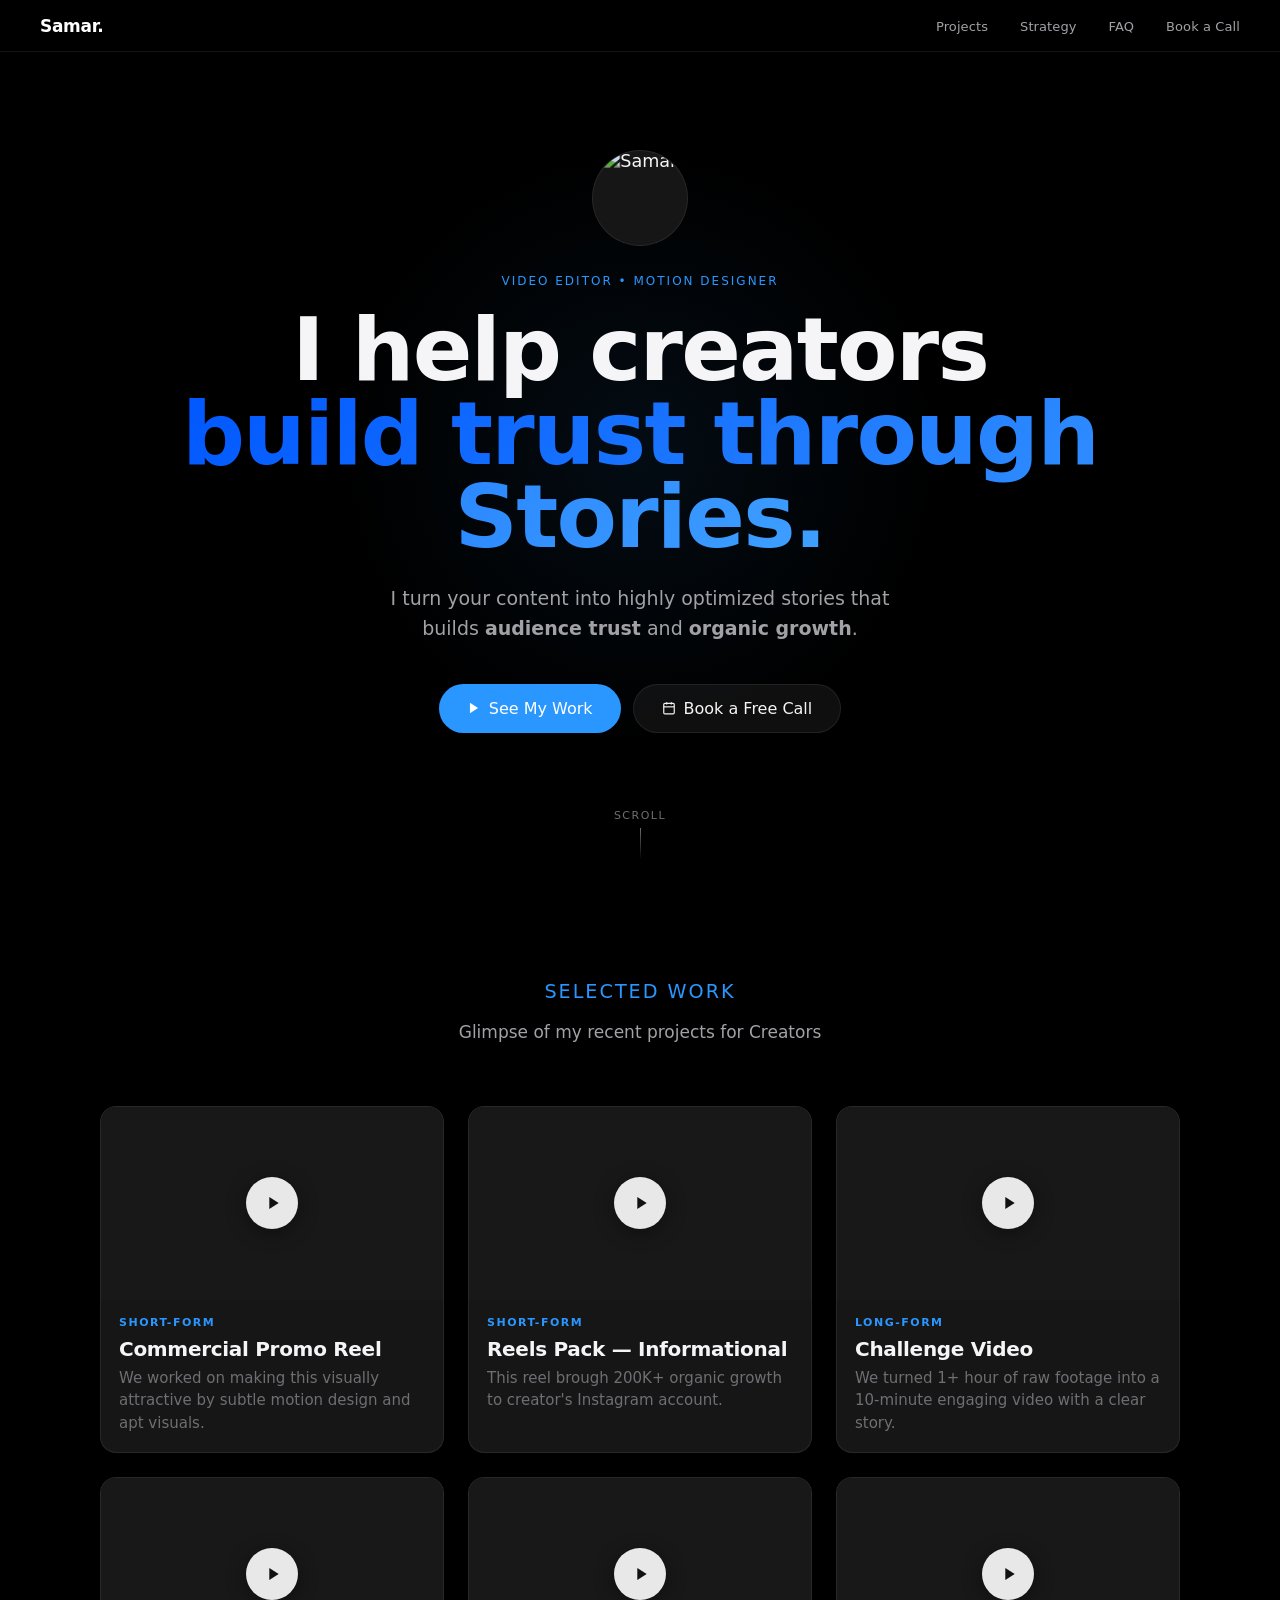
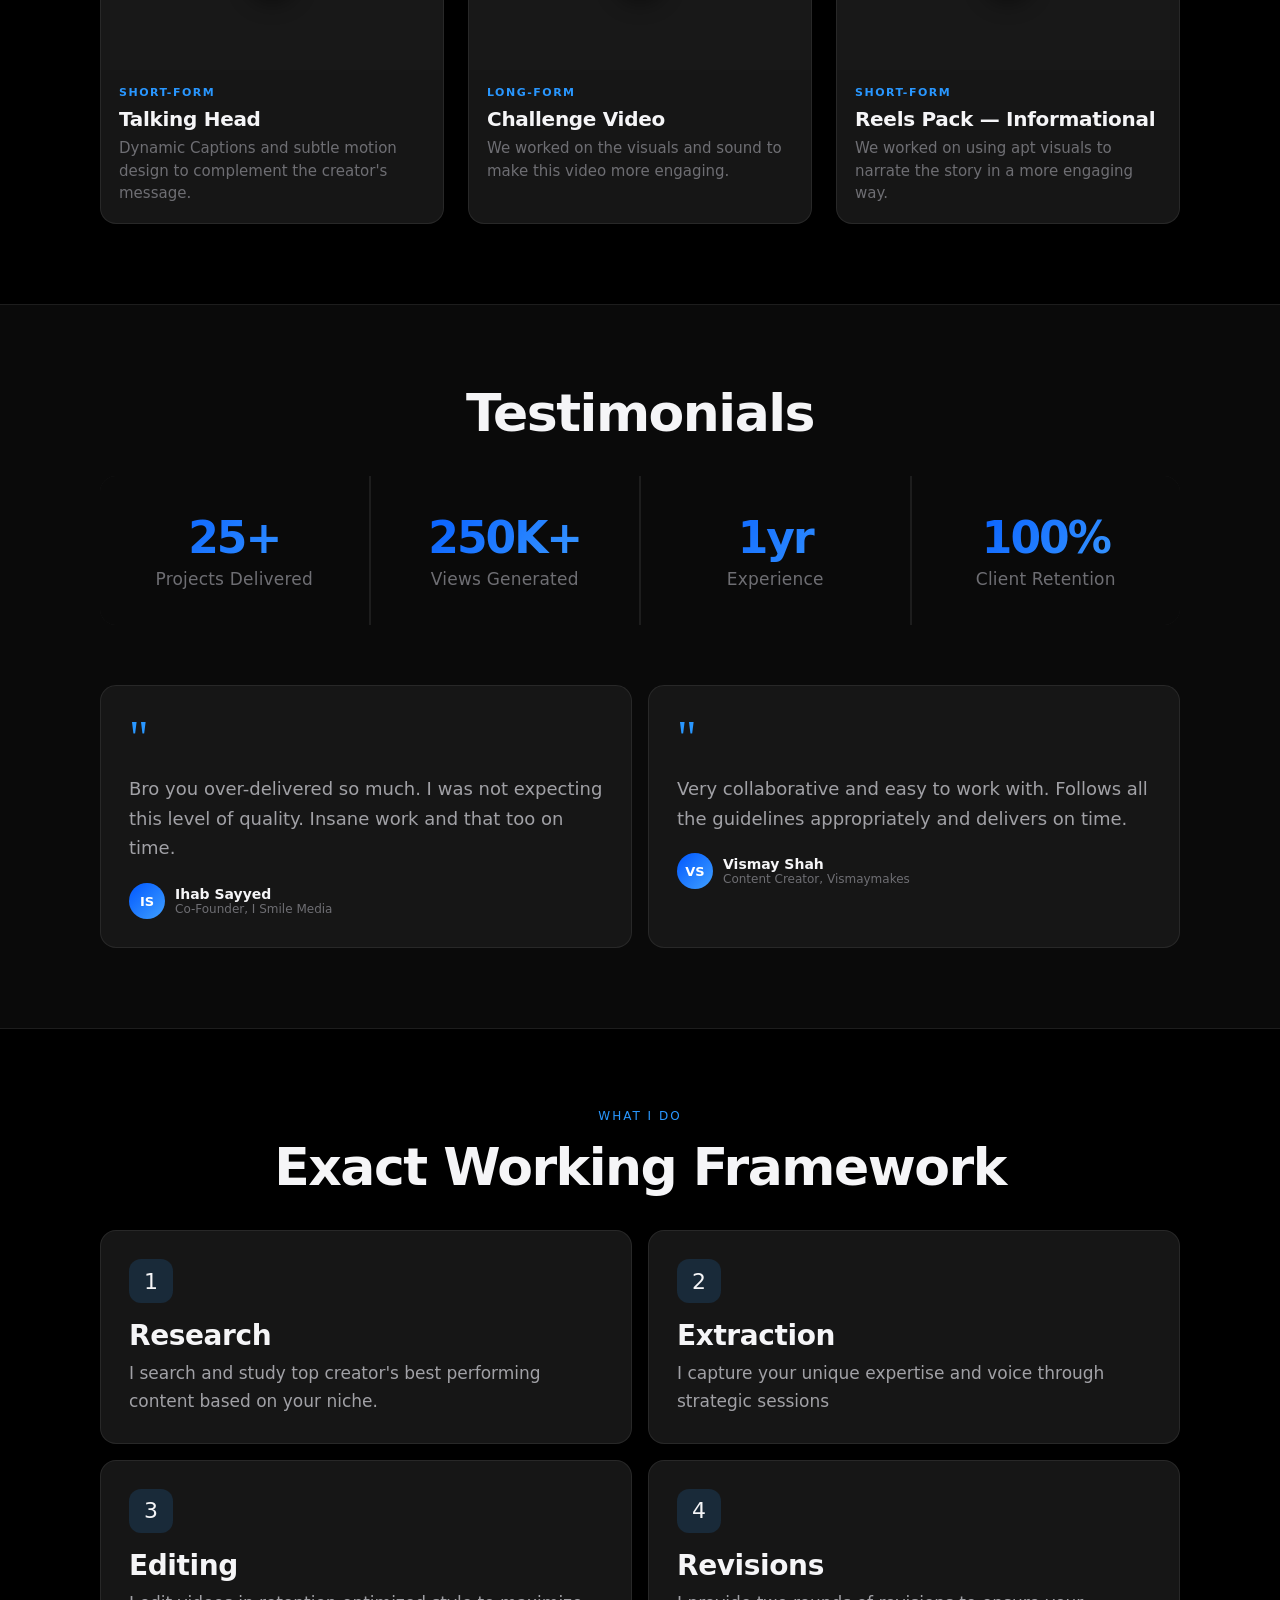
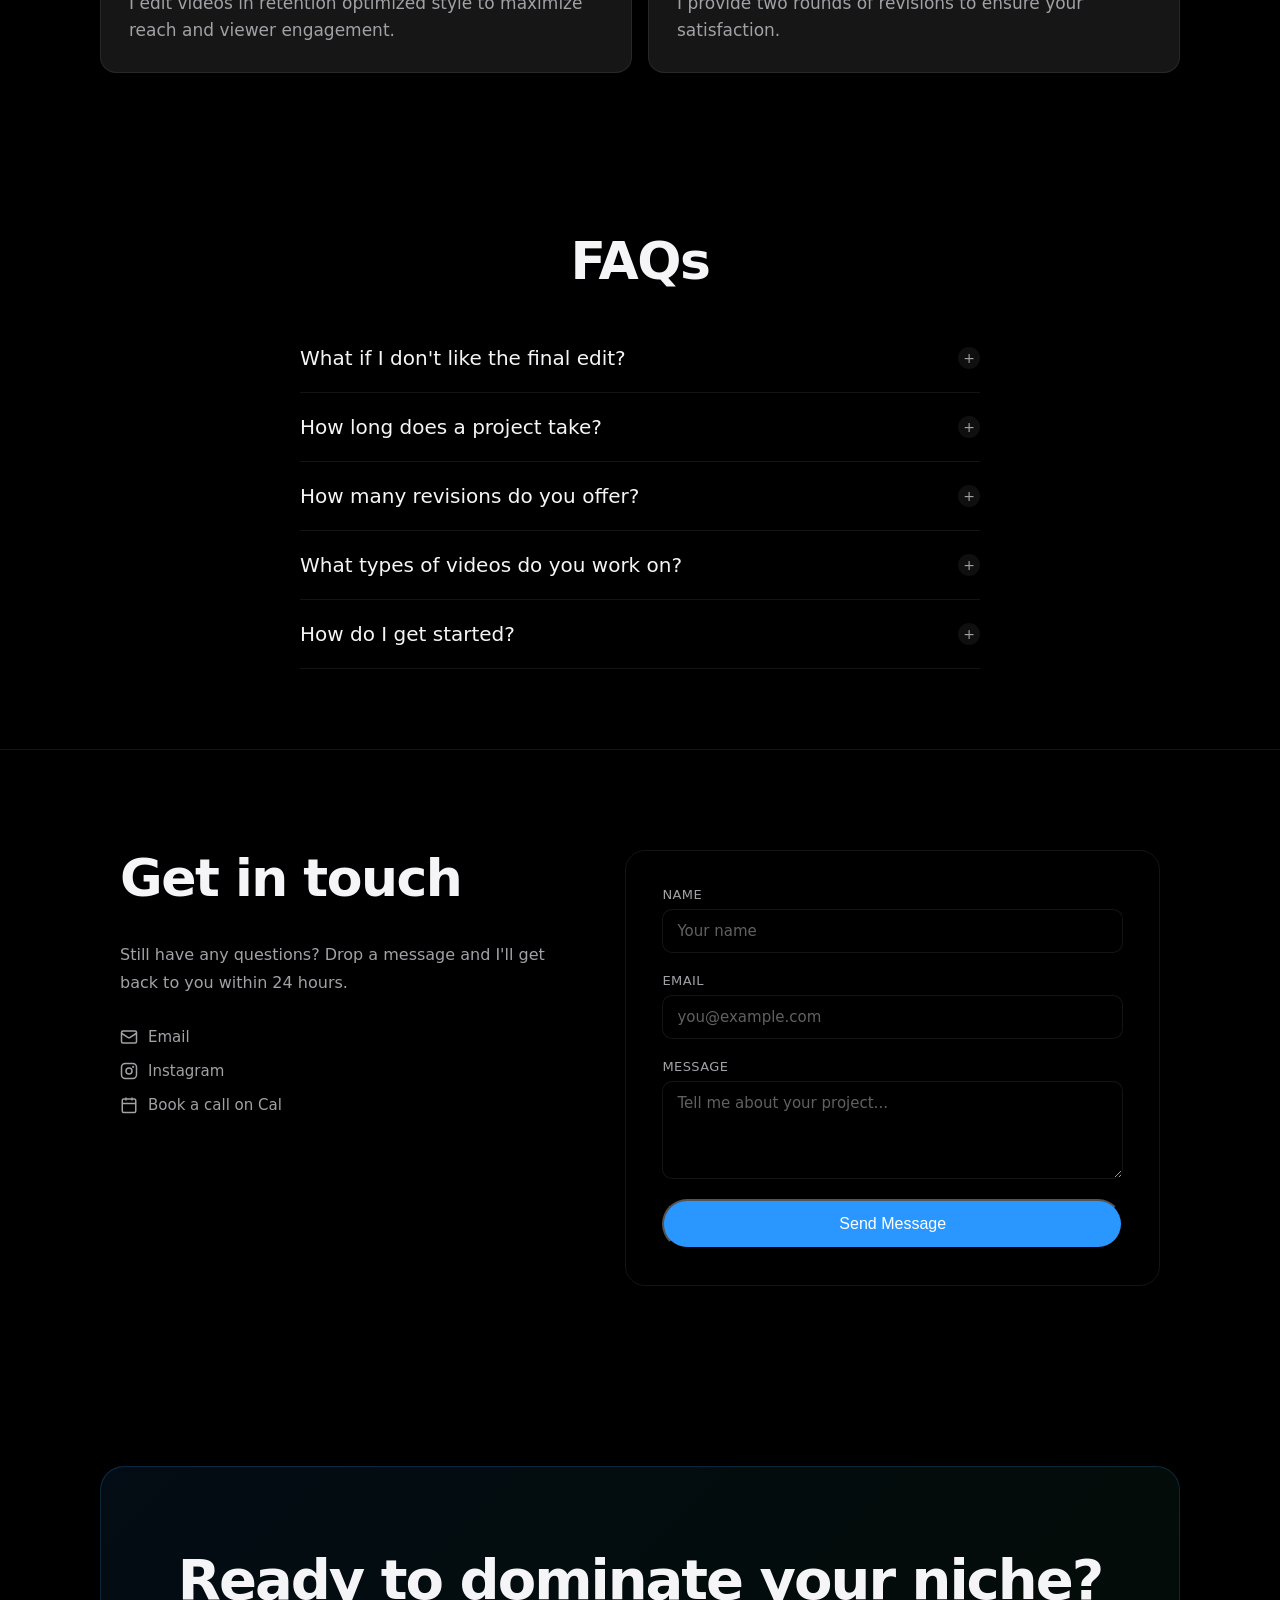
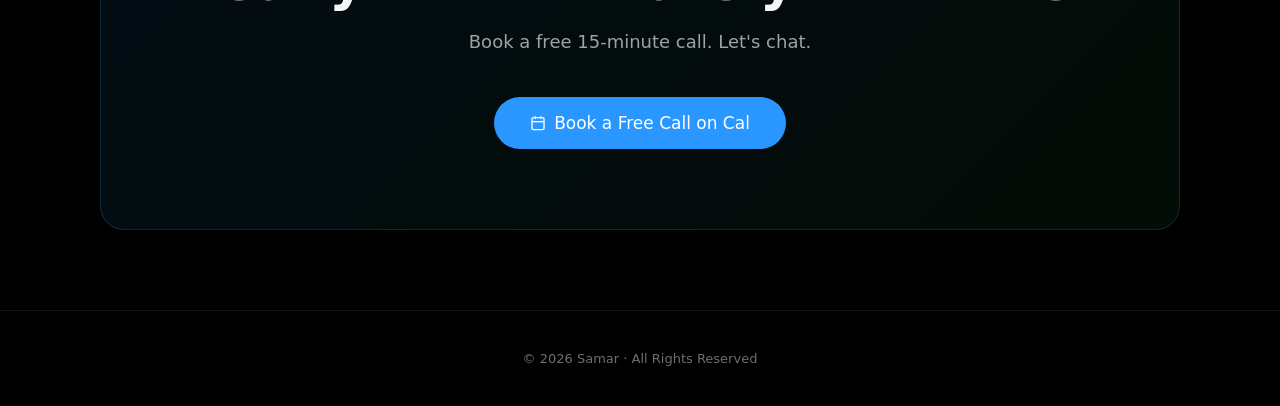
==== commit 8c53181a: "Optimised for mobile view" ====
--- a/index.html
+++ b/index.html
@@ -16,17 +16,24 @@
 <!-- NAV -->
 <nav>
   <a href="#" class="nav-logo">Samar.</a>
-  <ul class="nav-links">
-    <li><a href="#work">Work</a></li>
-    <!-- <li><a href="#services">Services</a></li>
-    <li><a href="#about">About</a></li> -->
+  <ul class="nav-links" id="navLinks">
+    <li><a href="#work">Projects</a></li>
+    <li><a href="#services">Strategy</a></li>
+    <!-- <li><a href="#about">About</a></li> -->
     <li><a href="#faq">FAQ</a></li>
-    <li><a href="https://cal.com/samarjal/30min?user=samarjal&overlayCalendar=true" target="_blank" class="nav-cta">Book a Call</a></li>
-    <div class="theme-switch" id="themeToggle">
+    <li><a href="https://cal.com/samarjal/30min?user=samarjal&overlayCalendar=true">Book a Call</a></li>
+  </ul>
+
+  <!-- <div style="display:flex; align-items:center; gap:12px; margin-left:auto;">
+  <div class="theme-switch" id="themeToggle">
   <svg class="icon-sun" xmlns="http://www.w3.org/2000/svg" width="18" height="18" viewBox="0 0 24 24" fill="none" stroke="currentColor" stroke-width="1.5"><circle cx="12" cy="12" r="4"/><line x1="12" y1="2" x2="12" y2="5"/><line x1="12" y1="19" x2="12" y2="22"/><line x1="4.22" y1="4.22" x2="6.34" y2="6.34"/><line x1="17.66" y1="17.66" x2="19.78" y2="19.78"/><line x1="2" y1="12" x2="5" y2="12"/><line x1="19" y1="12" x2="22" y2="12"/><line x1="4.22" y1="19.78" x2="6.34" y2="17.66"/><line x1="17.66" y1="6.34" x2="19.78" y2="4.22"/></svg>
   <svg class="icon-moon" xmlns="http://www.w3.org/2000/svg" width="18" height="18" viewBox="0 0 24 24" fill="none" stroke="currentColor" stroke-width="1.5"><path d="M21 12.79A9 9 0 1 1 11.21 3 7 7 0 0 0 21 12.79z"/></svg>
-</div>
-  </ul>
+  </div>
+  </div> -->
+
+  <button class="hamburger" id="hamburger" aria-label="Toggle menu">
+  <span></span><span></span><span></span>
+  </button>
 </nav>
 
 <!-- HERO -->
@@ -36,8 +43,8 @@
     <img id="memoji-img" src="memoji-img.webp" alt="Samar">
   </div>
   <span class="hero-label">Video Editor • Motion Designer</span>
-  <h1 class="hero-title">We edit content<br><span>that builds distribution.</span></h1>
-  <p class="hero-sub">We turn your content into highly optimized retention machines that brings <strong>organic growth</strong> and <strong>engagement</strong>.</p>
+  <h1 class="hero-title">I help creators<br><span>build trust through Stories.</span></h1>
+  <p class="hero-sub">I turn your content into highly optimized stories that builds <strong>audience trust</strong> and <strong>organic growth</strong>.</p>
   <div class="hero-actions">
     <a href="#work" class="btn-primary">
       <svg width="14" height="14" viewBox="0 0 24 24" fill="currentColor"><polygon points="5,3 19,12 5,21"/></svg>
@@ -114,12 +121,12 @@
     <div class="testimonials-grid">
       <div class="testimonial-card fade-in">
         <span class="quote-mark">"</span>
-        <p class="testimonial-text">Bro you over-delivered so much. We were not expecting this level of quality. Insane work and that too on time.</p>
+        <p class="testimonial-text">Bro you over-delivered so much. I was not expecting this level of quality. Insane work and that too on time.</p>
         <div class="testimonial-author">
           <div class="author-avatar">IS</div>
           <div>
             <p class="author-name">Ihab Sayyed</p>
-            <p class="author-title">Co-Founder, We Smile Media</p>
+            <p class="author-title">Co-Founder, I Smile Media</p>
           </div>
         </div>
       </div>
@@ -136,7 +143,7 @@
       </div>
       <!-- <div class="testimonial-card fade-in">
         <span class="quote-mark">"</span>
-        <p class="testimonial-text">Working with Samar was seamless. He understood the brief instantly, added creative flair we didn't even ask for, and nailed the vibe we were going for.</p>
+        <p class="testimonial-text">Working with Samar was seamless. He understood the brief instantly, added creative flair I didn't even ask for, and nailed the vibe I were going for.</p>
         <div class="testimonial-author">
           <div class="author-avatar">MN</div>
           <div>
@@ -152,30 +159,30 @@
 <!-- SERVICES -->
 <section id="services">
   <div class="container">
-    <span class="section-label fade-in">What We Do</span>
+    <span class="section-label fade-in">What I Do</span>
     <h2 class="section-title fade-in">Exact Working Framework</h2>
-    <!-- <p class="section-sub fade-in">You send the raw footage, We handle the rest.</p> -->
+    <!-- <p class="section-sub fade-in">You send the raw footage, I handle the rest.</p> -->
 
     <div class="services-grid">
       <div class="service-card fade-in">
         <div class="service-icon">1</div>
         <p class="service-name">Research</p>
-        <p class="service-desc">We search and study top creators best performing content based on your niche.</p>
+        <p class="service-desc">I search and study top creator's best performing content based on your niche.</p>
       </div>
       <div class="service-card fade-in">
         <div class="service-icon">2</div>
         <p class="service-name">Extraction</p>
-        <p class="service-desc"> We capture your unique expertise and voice through strategic sessions</p>
+        <p class="service-desc"> I capture your unique expertise and voice through strategic sessions</p>
       </div>
       <div class="service-card fade-in">
         <div class="service-icon">3</div>
         <p class="service-name">Editing</p>
-        <p class="service-desc">We edit videos in retention optimized style to maximize reach and viewer engagement.</p>
+        <p class="service-desc">I edit videos in retention optimized style to maximize reach and viewer engagement.</p>
       </div>
       <div class="service-card fade-in">
         <div class="service-icon">4</div>
         <p class="service-name">Revisions</p>
-        <p class="service-desc">We provide two rounds of revisions to ensure your satisfaction.</p>
+        <p class="service-desc">I provide two rounds of revisions to ensure your satisfaction.</p>
       </div>
     </div>
   </div>
@@ -186,15 +193,15 @@
   <div class="container">
     <!-- <span class="section-label fade-in">FAQ</span> -->
     <h2 class="section-title fade-in" >FAQs</h2>
-    <!-- <p class="section-sub fade-in" style="text-align: center; max-width: 100%;">Here are the answers to questions We hear most often.</p> -->
+    <!-- <p class="section-sub fade-in" style="text-align: center; max-width: 100%;">Here are the answers to questions I hear most often.</p> -->
 
     <div class="faq-list fade-in">
       <div class="faq-item">
         <button class="faq-question" onclick="toggleFaq(this)" >
-          What if We don't like the final edit?
-          <span class="faq-icon">+</span>
-        </button>
-        <div class="faq-answer">We offer up to 2 rounds of revisions on every project to make sure the final cut is exactly what you envisioned. Your satisfaction is the goal.</div>
+          What if I don't like the final edit?
+          <span class="faq-icon">+</span>
+        </button>
+        <div class="faq-answer">I offer up to 2 rounds of revisions on every project to make sure the final cut is exactly what you envisioned. Your satisfaction is the goal.</div>
       </div>
       <div class="faq-item">
         <button class="faq-question" onclick="toggleFaq(this)">
@@ -208,21 +215,21 @@
           How many revisions do you offer?
           <span class="faq-icon">+</span>
         </button>
-        <div class="faq-answer">We offer up to 2 rounds of revisions on every project. Additional revisions are available for a fee.</div>
+        <div class="faq-answer">I offer up to 2 rounds of revisions on every project. Additional revisions are available for a fee.</div>
       </div>
       <div class="faq-item">
         <button class="faq-question" onclick="toggleFaq(this)">
           What types of videos do you work on?
           <span class="faq-icon">+</span>
         </button>
-        <div class="faq-answer">We most commonly work on Talking Head Videos, Explainer and Short Form Content that build distribution for my clients.</div>
+        <div class="faq-answer">I most commonly work on Talking Head Videos, Explainer and Short Form Content that build distribution for my clients.</div>
       </div>
       <div class="faq-item">
         <button class="faq-question" onclick="toggleFaq(this)">
-          How do We get started?
-          <span class="faq-icon">+</span>
-        </button>
-        <div class="faq-answer">Book a free 15-minute discovery call using the button below. We'll talk through your project, goals, and timeline — and We'll send a proposal within 24 hours.</div>
+          How do I get started?
+          <span class="faq-icon">+</span>
+        </button>
+        <div class="faq-answer">Book a free 15-minute discovery call using the button below. I'll talk through your project, goals, and timeline — and I'll send a proposal within 24 hours.</div>
       </div>
     </div>
   </div>
@@ -265,7 +272,7 @@
          value="New lead from %{siteName} (%{submissionId})">
 
   <!-- redirect -->
-  <!-- <input type="hidden" name="redirect" value="/thank-you.html"> -->
+  <input type="hidden" name="redirect" value="/thank-you.html">
 
   <!-- spam protection -->
   <p hidden>
--- a/styles.css
+++ b/styles.css
@@ -36,6 +36,7 @@
       transition: background-color 0.4s ease,
               border-color 0.4s ease,
               color 0.3s ease;
+    max-width: 100%;
     }
 
   html { scroll-behavior: smooth; }
@@ -194,7 +195,7 @@
   }
 
   .hero-sub {
-    font-size: 19px;
+    font-size: 16px;
     color: var(--text-secondary);
     max-width: 520px;
     line-height: 1.6;
@@ -874,16 +875,6 @@
     transform: translateY(0);
   }
 
-  /* RESPONSIVE */
-  @media (max-width: 640px) {
-    nav { padding: 0 20px; }
-    .nav-links { display: none; }
-    .form-row { grid-template-columns: 1fr; }
-    .form-input.full { grid-column: 1; }
-    .cta-card { padding: 52px 24px; }
-    .stats-grid { grid-template-columns: repeat(2, 1fr); }
-  }
-
   /* ── PREMIUM THEME SWITCH ───────────────────────── */
 .theme-switch {
   width: 38px;
@@ -919,7 +910,7 @@
 body.light-mode .icon-moon { display: none; }
 
 .contact-section {
-  padding: 100px 0;
+  padding: 80px 24px;
   border-top: 1px solid var(--border);
 }
 .contact-inner {
@@ -994,6 +985,1116 @@
   .contact-inner { grid-template-columns: 1fr; gap: 40px; }
 }
 
+.contact-section .container {
+  padding: 0 20px;
+}
+/* THANK YOU PAGE */
+
+  :root {
+    --bg: #000000;
+    --bg-2: #0a0a0a;
+    --bg-3: #111111;
+    --bg-card: #161616;
+    --border: rgba(255,255,255,0.08);
+    --border-hover: rgba(255,255,255,0.18);
+    --text-primary: #f5f5f7;
+    --text-secondary: #a1a1a6;
+    --text-tertiary: #6e6e73;
+    --accent: #2997ff;
+    --accent-glow: rgba(41,151,255,0.15);
+    /* --gradient: linear-gradient(135deg, #2997ff 0%, #30d158 100%); */
+    --gradient: linear-gradient(135deg, #0057ff 0%, #40a0ff 100%);
+  }
+  body.light-mode {
+  --bg: #ffffff;
+  --bg-2: #f5f5f7;
+  --bg-3: #eeeeee;
+  --bg-card: #ffffff;
+  
+
+  --border: rgba(0,0,0,0.08);
+  --border-hover: rgba(0,0,0,0.15);
+
+  --text-primary: #111111;
+  --text-secondary: #444444;
+  --text-tertiary: #777777;
+
+  --accent-glow: rgba(41,151,255,0.12);
+}
+
+  * { margin: 0; padding: 0; box-sizing: border-box; 
+      transition: background-color 0.4s ease,
+              border-color 0.4s ease,
+              color 0.3s ease;
+    }
+
+  html { scroll-behavior: smooth; }
+
+ body {
+  background: var(--bg);
+  color: var(--text-primary);
+  font-family: -apple-system, BlinkMacSystemFont,
+               "SF Pro Display", "SF Pro Text",
+               "Segoe UI", system-ui, sans-serif;
+  -webkit-font-smoothing: antialiased;
+  overflow-x: hidden;
+  transition: background 0.4s ease, color 0.4s ease;
+}
+  .theme-toggle {
+  background: rgba(255,255,255,0.08);
+  border: 1px solid var(--border);
+  color: var(--text-primary);
+  width: 36px;
+  height: 36px;
+  border-radius: 50%;
+  cursor: pointer;
+  font-size: 14px;
+  transition: all 0.2s;
+}
+
+.theme-toggle:hover {
+  background: rgba(255,255,255,0.15);
+}
+
+  /* NAV */
+  nav {
+    position: fixed;
+    top: 0; left: 0; right: 0;
+    z-index: 100;
+    padding: 0 40px;
+    height: 52px;
+    display: flex;
+    align-items: center;
+    justify-content: space-between;
+    background: rgba(0,0,0,0.72);
+    backdrop-filter: saturate(180%) blur(20px);
+    -webkit-backdrop-filter: saturate(180%) blur(20px);
+    border-bottom: 1px solid var(--border);
+  }
+
+  body.light-mode nav {
+  background: rgba(255,255,255,0.72);
+}
+
+  .nav-logo {
+    font-size: 17px;
+    font-weight: 600;
+    letter-spacing: -0.3px;
+    color: #ffffff;
+    text-decoration: none;
+  }
+  body.light-mode .nav-logo {
+  color: #111111;
+}
+
+  .nav-links {
+    display: flex;
+    gap: 32px;
+    list-style: none;
+    align-items: center;
+  }
+
+  .nav-links a {
+    font-size: 13px;
+    color: var(--text-secondary);
+    text-decoration: none;
+    transition: color 0.2s;
+    letter-spacing: 0.1px;
+  }
+
+  .nav-links a:hover { color: var(--text-primary); }
+
+  .nav-cta {
+    background: var(--accent);
+    color: #fff !important;
+    padding: 6px 14px;
+    border-radius: 980px;
+    font-size: 13px !important;
+    font-weight: 500;
+    transition: opacity 0.2s !important;
+  }
+
+  .nav-cta:hover { opacity: 0.85; color: #fff !important; }
+
+  /* HERO */
+  .hero {
+    min-height: 100vh;
+    display: flex;
+    flex-direction: column;
+    align-items: center;
+    justify-content: flex-start;
+    text-align: center;
+    padding: 150px 24px 80px;
+    position: relative;
+    overflow: hidden;
+  }
+
+  .hero-bg-glow {
+    position: absolute;
+    width: 600px; height: 600px;
+    border-radius: 50%;
+    background: radial-gradient(circle, rgba(41,151,255,0.08) 0%, transparent 70%);
+    top: 50%; left: 50%;
+    transform: translate(-50%, -50%);
+    pointer-events: none;
+  }
+
+  .hero-avatar {
+    width: 96px; height: 96px;
+    border-radius: 50%;
+    overflow: hidden;
+    margin-bottom: 28px;
+    border: 1px solid var(--border);
+    background: var(--bg-card);
+    position: relative;
+    animation: fadeUp 0.8s ease both;
+  }
+
+  .hero-avatar img {
+    width: 100%; height: 100%;
+    object-fit: cover;
+    object-position: center top;
+    transform: scale(1.1);
+  }
+
+  .hero-label {
+    font-size: 12px;
+    font-weight: 500;
+    letter-spacing: 2px;
+    text-transform: uppercase;
+    color: var(--accent);
+    margin-bottom: 20px;
+    animation: fadeUp 0.8s ease 0.1s both;
+  }
+
+  .hero-title {
+    font-size: clamp(48px, 8vw, 88px);
+    font-weight: 800;
+    letter-spacing: -0.02em;
+    line-height: 0.95;
+    margin-bottom: 24px;
+    animation: fadeUp 0.8s ease 0.2s both;
+  }
+
+  .hero-title span {
+    background: var(--gradient);
+    -webkit-background-clip: text;
+    -webkit-text-fill-color: transparent;
+    background-clip: text;
+  }
+
+  .hero-sub {
+    font-size: 19px;
+    color: var(--text-secondary);
+    max-width: 520px;
+    line-height: 1.6;
+    margin-bottom: 40px;
+    font-weight: 400;
+    animation: fadeUp 0.8s ease 0.3s both;
+  }
+
+  .hero-actions {
+    display: flex;
+    gap: 12px;
+    flex-wrap: wrap;
+    justify-content: center;
+    animation: fadeUp 0.8s ease 0.4s both;
+  }
+
+  .btn-primary {
+    background: var(--accent);
+    color: #fff;
+    padding: 14px 28px;
+    border-radius: 980px;
+    font-size: 16px;
+    font-weight: 500;
+    text-decoration: none;
+    transition: all 0.25s;
+    display: inline-flex;
+    align-items: center;
+    gap: 8px;
+  }
+
+  .btn-primary:hover {
+    background: #0077ed;
+    transform: scale(1.02);
+  }
+
+  .btn-secondary {
+    background: rgba(255,255,255,0.06);
+    color: var(--text-primary);
+    padding: 14px 28px;
+    border-radius: 980px;
+    font-size: 16px;
+    font-weight: 500;
+    text-decoration: none;
+    transition: all 0.25s;
+    border: 1px solid var(--border);
+    display: inline-flex;
+    align-items: center;
+    gap: 8px;
+  }
+
+  .btn-secondary:hover {
+    background: rgba(255,255,255,0.1);
+    border-color: var(--border-hover);
+    transform: scale(1.02);
+  }
+
+ .scroll-hint {
+  position: absolute;
+  bottom: 40px;
+  left: 0;
+  right: 0;
+  text-align: center;
+  display: flex;
+  flex-direction: column;
+  align-items: center;
+  gap: 6px;
+  animation: fadeUp 1s ease 0.8s both;
+  
+}
+
+.scroll-hint span {
+  font-size: 11px;
+  letter-spacing: 1.5px;
+  text-transform: uppercase;
+  color: var(--text-tertiary);
+  display: block;
+  
+}
+
+.scroll-line {
+  width: 1px;
+  height: 32px;
+  background: linear-gradient(to bottom, var(--text-tertiary), transparent);
+  animation: scrollPulse 2s ease infinite;
+}
+
+  /* SECTION COMMONS */
+  section {
+    padding: 80px 24px;
+  }
+
+  .section-label {
+    font-size: 12px;
+    font-weight: 500;
+    letter-spacing: 2px;
+    text-transform: uppercase;
+    color: var(--accent);
+    margin-bottom: 16px;
+    display: block;
+  }
+
+  .section-title {
+    font-size: clamp(32px, 5vw, 52px);
+    font-weight: 700;
+    letter-spacing: -1.5px;
+    line-height: 1.08;
+    margin-bottom: 35px;
+    text-align: center;
+  }
+
+ .section-label,
+.section-title,
+.section-sub {
+  text-align: center;
+  max-width: 100%;
+  margin-left: auto;
+  margin-right: auto;
+}
+
+  .section-sub {
+    font-size: 17px;
+    color: var(--text-secondary);
+    max-width: 520px;
+    line-height: 1.6;
+    margin-bottom: 60px;
+  }
+
+  .container {
+    max-width: 1080px;
+    margin: 0 auto;
+  }
+
+  /* WORK / VIDEO GRID */
+  .work-section { background: var(--bg); }
+
+  .video-grid {
+    display: grid;
+    grid-template-columns: repeat(auto-fill, minmax(320px, 1fr));
+    gap: 24px;
+  }
+
+  .video-card {
+    background: var(--bg-card);
+    border-radius: 16px;
+    overflow: hidden;
+    border: 1px solid var(--border);
+    transition: all 0.3s ease;
+    cursor: pointer;
+    position: relative;
+  }
+
+  .video-card:hover {
+    border-color: var(--border-hover);
+    transform: translateY(-4px);
+    box-shadow: 0 20px 60px rgba(0,0,0,0.6);
+  }
+
+  .video-thumb {
+    width: 100%;
+    aspect-ratio: 16/9;
+    background: var(--bg-3);
+    position: relative;
+    overflow: hidden;
+  }
+
+  .video-thumb iframe {
+    width: 100%;
+    height: 100%;
+    border: none;
+    pointer-events: none;
+  }
+
+  .video-thumb img {
+    width: 100%;
+    height: 100%;
+    object-fit: contain ;
+  }
+
+  .play-overlay {
+    position: absolute;
+    inset: 0;
+    display: flex;
+    align-items: center;
+    justify-content: center;
+    background: rgba(41, 41, 41, 0.3);
+    transition: background 0.25s;
+  }
+
+  .video-card:hover .play-overlay {
+    background: rgba(0, 0, 0, 0.5);
+  }
+
+  .play-btn {
+    width: 52px; height: 52px;
+    background: rgba(255,255,255,0.9);
+    border-radius: 50%;
+    display: flex;
+    align-items: center;
+    justify-content: center;
+    transition: transform 0.25s;
+    box-shadow: 0 4px 20px rgba(0,0,0,0.4);
+  }
+
+  .video-card:hover .play-btn { transform: scale(1.1); }
+
+  .play-btn svg { margin-left: 3px; }
+
+  .video-info {
+    padding: 16px 18px 18px;
+  }
+
+  .video-tag {
+    font-size: 11px;
+    font-weight: 600;
+    letter-spacing: 1.5px;
+    text-transform: uppercase;
+    color: var(--accent);
+    margin-bottom: 6px;
+    display: block;
+  }
+
+  .video-title {
+    font-size: 20px;
+    font-weight: 600;
+    letter-spacing: -0.3px;
+    color: var(--text-primary);
+    line-height: 1.4;
+  }
+
+  .video-desc {
+    font-size: 15px;
+    color: var(--text-tertiary);
+    margin-top: 4px;
+    line-height: 1.5;
+  }
+
+  /* VIDEO MODAL */
+  .modal-overlay {
+    position: fixed;
+    inset: 0;
+    background: rgba(0,0,0,0.88);
+    backdrop-filter: blur(20px);
+    -webkit-backdrop-filter: blur(20px);
+    z-index: 1000;
+    display: flex;
+    align-items: center;
+    justify-content: center;
+    padding: 24px;
+    opacity: 0;
+    pointer-events: none;
+    transition: opacity 0.3s ease;
+  }
+
+  .modal-overlay.open {
+    opacity: 1;
+    pointer-events: all;
+  }
+
+  .modal-content {
+    width: 100%;
+    max-width: 900px;
+    background: var(--bg-card);
+    border-radius: 20px;
+    overflow: hidden;
+    border: 1px solid var(--border);
+    transform: scale(0.95) translateY(20px);
+    transition: transform 0.3s ease;
+    box-shadow: 0 40px 100px rgba(0,0,0,0.8);
+  }
+
+  .modal-overlay.open .modal-content {
+    transform: scale(1) translateY(0);
+  }
+
+  .modal-header {
+    display: flex;
+    align-items: center;
+    justify-content: space-between;
+    padding: 16px 20px;
+    border-bottom: 1px solid var(--border);
+  }
+
+  .modal-title {
+    font-size: 15px;
+    font-weight: 600;
+    letter-spacing: -0.3px;
+  }
+
+  .modal-close {
+    width: 28px; height: 28px;
+    background: rgba(255,255,255,0.08);
+    border: none;
+    border-radius: 50%;
+    cursor: pointer;
+    display: flex;
+    align-items: center;
+    justify-content: center;
+    color: var(--text-secondary);
+    transition: background 0.2s;
+  }
+
+  .modal-close:hover { background: rgba(255,255,255,0.15); }
+
+  .modal-video {
+    aspect-ratio: 16/9;
+    background: #000;
+  }
+
+  .modal-video iframe {
+    width: 100%;
+    height: 100%;
+    border: none;
+  }
+
+  /* PROOF / STATS */
+  .proof-section {
+    background: var(--bg-2);
+    border-top: 1px solid var(--border);
+    border-bottom: 1px solid var(--border);
+  }
+
+  .stats-grid {
+    display: grid;
+    grid-template-columns: repeat(auto-fit, minmax(180px, 1fr));
+    gap: 2px;
+    background: var(--border);
+    border-radius: 16px;
+    overflow: hidden;
+    margin-bottom: 60px;
+  }
+
+  .stat-item {
+    background: var(--bg-2);
+    padding: 36px 28px;
+    text-align: center;
+  }
+
+  .stat-num {
+    font-size: 44px;
+    font-weight: 700;
+    letter-spacing: -2px;
+    background: var(--gradient);
+    -webkit-background-clip: text;
+    -webkit-text-fill-color: transparent;
+    background-clip: text;
+    display: block;
+    margin-bottom: 6px;
+  }
+
+  .stat-label {
+    font-size: 17px;
+    color: var(--text-tertiary);
+    letter-spacing: 0.2px;
+  }
+
+  .testimonials-grid {
+    display: grid;
+    grid-template-columns: repeat(auto-fit, minmax(280px, 1fr));
+    gap: 16px;
+  }
+
+  .testimonial-card {
+    background: var(--bg-card);
+    border: 1px solid var(--border);
+    border-radius: 16px;
+    padding: 28px;
+    transition: border-color 0.3s;
+  }
+
+  .testimonial-card:hover { border-color: var(--border-hover); }
+
+  .quote-mark {
+    font-size: 48px;
+    line-height: 1;
+    color: var(--accent);
+    font-family: Georgia, serif;
+    margin-bottom: 12px;
+    display: block;
+  }
+
+  .testimonial-text {
+    font-size: 18px;
+    line-height: 1.65;
+    color: var(--text-secondary);
+    margin-bottom: 20px;
+  }
+
+  .testimonial-author {
+    display: flex;
+    align-items: center;
+    gap: 10px;
+  }
+
+  .author-avatar {
+    width: 36px; height: 36px;
+    border-radius: 50%;
+    background: var(--gradient);
+    display: flex;
+    align-items: center;
+    justify-content: center;
+    font-size: 13px;
+    font-weight: 700;
+    color: #fff;
+    flex-shrink: 0;
+  }
+
+  .author-name {
+    font-size: 14px;
+    font-weight: 600;
+    color: var(--text-primary);
+  }
+
+  .author-title {
+    font-size: 12px;
+    color: var(--text-tertiary);
+  }
+
+  /* SERVICES */
+  .services-grid {
+    display: grid;
+    grid-template-columns: repeat(2, 1fr);
+    gap: 16px;
+  }
+
+  .service-card {
+    background: var(--bg-card);
+    border: 1px solid var(--border);
+    border-radius: 16px;
+    padding: 28px;
+    transition: all 0.3s;
+  }
+
+  .service-card:hover {
+    border-color: var(--border-hover);
+    transform: translateY(-2px);
+  }
+
+  .service-icon {
+    width: 44px; height: 44px;
+    background: var(--accent-glow);
+    border-radius: 12px;
+    display: flex;
+    align-items: center;
+    justify-content: center;
+    margin-bottom: 16px;
+    font-size: 22px;
+  }
+
+  .service-name {
+    font-size: 28px;
+    font-weight: 600;
+    letter-spacing: -0.4px;
+    margin-bottom: 8px;
+  }
+
+  .service-desc {
+    font-size: 17px;
+    color: var(--text-secondary);
+    line-height: 1.6;
+  }
+
+  /* FAQ / OBJECTIONS */
+  .faq-list { max-width: 680px; margin:0 auto; }
+
+  .faq-item {
+    border-bottom: 1px solid var(--border);
+    overflow: hidden;
+  }
+
+  .faq-question {
+    width: 100%;
+    background: none;
+    border: none;
+    color: var(--text-primary);
+    font-family: inherit;
+    font-size: 20px;
+    font-weight: 500;
+    text-align: left;
+    padding: 22px 0;
+    cursor: pointer;
+    display: flex;
+    align-items: center;
+    justify-content: space-between;
+    gap: 16px;
+    transition: color 0.2s;
+  }
+
+  .faq-question:hover { color: var(--accent); }
+
+  .faq-icon {
+    width: 22px; height: 22px;
+    flex-shrink: 0;
+    background: rgba(255,255,255,0.06);
+    border-radius: 50%;
+    display: flex;
+    align-items: center;
+    justify-content: center;
+    transition: transform 0.3s, background 0.2s;
+    font-size: 14px;
+    color: var(--text-secondary);
+  }
+
+  .faq-item.open .faq-icon {
+    transform: rotate(45deg);
+    background: var(--accent-glow);
+    color: var(--accent);
+  }
+
+  .faq-answer {
+    font-size: 17px;
+    color: var(--text-secondary);
+    line-height: 1.7;
+    max-height: 0;
+    overflow: hidden;
+    transition: max-height 0.25s ease, padding 0.2s;
+  }
+
+  .faq-item.open .faq-answer {
+    max-height: 150px;
+    padding-bottom: 22px;
+  }
+
+  /* CTA */
+  .cta-section {
+    background: var(--bg);
+    text-align: center;
+  }
+
+  .cta-card {
+    background: linear-gradient(135deg, rgba(41,151,255,0.08) 0%, rgba(48,209,88,0.06) 100%);
+    border: 1px solid rgba(41,151,255,0.2);
+    border-radius: 24px;
+    padding: 80px 40px;
+    position: relative;
+    overflow: hidden;
+  }
+
+  .cta-card::before {
+    content: '';
+    position: absolute;
+    inset: -1px;
+    border-radius: 24px;
+    background: linear-gradient(135deg, rgba(41,151,255,0.3), rgba(48,209,88,0.15), transparent 60%);
+    -webkit-mask: linear-gradient(#fff 0 0) content-box, linear-gradient(#fff 0 0);
+    mask: linear-gradient(#fff 0 0) content-box, linear-gradient(#fff 0 0);
+    -webkit-mask-composite: destination-out;
+    mask-composite: exclude;
+    padding: 1px;
+    pointer-events: none;
+  }
+
+  .cta-title {
+    font-size: clamp(36px, 5vw, 56px);
+    font-weight: 700;
+    letter-spacing: -2px;
+    margin-bottom: 16px;
+  }
+
+  .cta-sub {
+    font-size: 18px;
+    color: var(--text-secondary);
+    margin-bottom: 40px;
+    max-width: 480px;
+    margin-left: auto;
+    margin-right: auto;
+    line-height: 1.6;
+  }
+
+  /* FOOTER */
+  footer {
+    padding: 40px 24px;
+    text-align: center;
+    border-top: 1px solid var(--border);
+    color: var(--text-tertiary);
+    font-size: 13px;
+  }
+
+  footer a {
+    color: var(--text-tertiary);
+    text-decoration: none;
+    transition: color 0.2s;
+  }
+
+  footer a:hover { color: var(--text-secondary); }
+
+  /* ADD VIDEO PANEL */
+  .add-video-section {
+    background: var(--bg-2);
+    border-top: 1px solid var(--border);
+    padding: 60px 24px;
+  }
+
+  .add-video-form {
+    max-width: 640px;
+    background: var(--bg-card);
+    border: 1px solid var(--border);
+    border-radius: 20px;
+    padding: 32px;
+  }
+
+  .form-title {
+    font-size: 20px;
+    font-weight: 600;
+    letter-spacing: -0.5px;
+    margin-bottom: 8px;
+  }
+
+  .form-sub {
+    font-size: 14px;
+    color: var(--text-secondary);
+    margin-bottom: 24px;
+  }
+
+  .form-row {
+    display: grid;
+    grid-template-columns: 1fr 1fr;
+    gap: 12px;
+    margin-bottom: 12px;
+  }
+
+  .form-input {
+    background: var(--bg-3);
+    border: 1px solid var(--border);
+    border-radius: 10px;
+    padding: 12px 14px;
+    font-size: 14px;
+    color: var(--text-primary);
+    font-family: inherit;
+    width: 100%;
+    outline: none;
+    transition: border-color 0.2s;
+  }
+
+  .form-input::placeholder { color: var(--text-tertiary); }
+
+  .form-input:focus { border-color: var(--accent); }
+
+  .form-input.full { grid-column: 1 / -1; }
+
+  .form-btn {
+    background: var(--accent);
+    color: #fff;
+    border: none;
+    border-radius: 10px;
+    padding: 12px 20px;
+    font-size: 15px;
+    font-weight: 600;
+    font-family: inherit;
+    cursor: pointer;
+    width: 100%;
+    transition: opacity 0.2s;
+    margin-top: 8px;
+  }
+
+  .form-btn:hover { opacity: 0.85; }
+
+  /* ANIMATIONS */
+  @keyframes fadeUp {
+    from { opacity: 0; transform: translateY(24px); }
+    to { opacity: 1; transform: translateY(0); }
+  }
+
+  @keyframes scrollPulse {
+    0%, 100% { opacity: 0.3; }
+    50% { opacity: 0.8; }
+  }
+
+  /* OBSERVE FADE */
+  .fade-in {
+    opacity: 0;
+    transform: translateY(30px);
+    transition: opacity 0.7s ease, transform 0.7s ease;
+  }
+
+  .fade-in.visible {
+    opacity: 1;
+    transform: translateY(0);
+  }
+
+  /* ── HAMBURGER MENU ───────────────────────── */
+  .hamburger {
+    display: none;
+    flex-direction: column;
+    gap: 5px;
+    cursor: pointer;
+    padding: 6px;
+    background: none;
+    border: none;
+    z-index: 200;
+  }
+
+  .hamburger span {
+    display: block;
+    width: 22px;
+    height: 2px;
+    background: var(--text-primary);
+    border-radius: 2px;
+    transition: all 0.3s ease;
+  }
+
+  .hamburger.open span:nth-child(1) { transform: translateY(7px) rotate(45deg); }
+  .hamburger.open span:nth-child(2) { opacity: 0; }
+  .hamburger.open span:nth-child(3) { transform: translateY(-7px) rotate(-45deg); }
+
+  /* ── RESPONSIVE ───────────────────────── */
+  @media (max-width: 640px) {
+
+    nav { padding: 0 20px; }
+    /* .nav-links { display: none; } */
+    .form-row { grid-template-columns: 1fr; }
+    .form-input.full { grid-column: 1; }
+    .cta-card { padding: 52px 24px; }
+    .stats-grid { grid-template-columns: repeat(2, 1fr); }
+    .contact-form { padding: 24px 16px; width: 100%; box-sizing: border-box; }
+    .form-group input,
+    .form-group textarea { width: 100%; box-sizing: border-box; }
+    .hero-bg-glow { width: 300px; height: 300px; }
+    .hamburger { display: flex; }
+
+    .nav-links {
+      display: none;
+      position: fixed;
+      top: 52px;
+      left: 0; right: 0;
+      background: rgba(0,0,0,0.96);
+      backdrop-filter: blur(20px);
+      -webkit-backdrop-filter: blur(20px);
+      flex-direction: column;
+      gap: 0;
+      padding: 16px 0 24px;
+      border-bottom: 1px solid var(--border);
+      z-index: 150;
+    }
+
+    .nav-links.open { display: flex; } 
+
+    body.light-mode .nav-links {
+      background: rgba(255,255,255,0.96);
+    }
+
+    .nav-links li { width: 100%; }
+
+    .nav-links a {
+      display: block;
+      padding: 14px 24px;
+      font-size: 16px;
+    }
+
+    .nav-links .theme-switch {
+      margin: 12px 24px 0;
+    }
+
+    .nav-cta {
+      margin: 8px 24px 0;
+      display: inline-block;
+      border-radius: 980px;
+    }
+
+    .hero {
+      padding: 110px 20px 80px;
+    }
+
+    .hero-title {
+      font-size: clamp(36px, 11vw, 56px);
+    }
+
+    .hero-sub {
+      font-size: 16px;
+    }
+
+    .hero-actions {
+      flex-direction: column;
+      align-items: center;
+      width: 100%;
+    }
+
+    .hero-actions .btn-primary,
+    .hero-actions .btn-secondary {
+      width: 100%;
+      justify-content: center;
+    }
+
+    .services-grid { grid-template-columns: 1fr; }
+
+    .video-grid {
+      grid-template-columns: 1fr;
+    }
+
+    .form-row { grid-template-columns: 1fr; }
+    .form-input.full { grid-column: 1; }
+    .cta-card { padding: 52px 20px; }
+    .stats-grid { grid-template-columns: repeat(2, 1fr); }
+
+    .contact-form { padding: 24px; }
+
+    .section-title { letter-spacing: -1px; }
+
+    .faq-question { font-size: 16px; }
+  }
+
+  /* ── PREMIUM THEME SWITCH ───────────────────────── */
+.theme-switch {
+  width: 38px;
+  height: 38px;
+  border-radius: 50%;
+  background: #ffffff;
+  display: flex;
+  align-items: center;
+  justify-content: center;
+  cursor: pointer;
+  flex-shrink: 0;
+  transition: background 0.35s ease, box-shadow 0.35s ease;
+  box-shadow: 0 0 0 1px rgba(255,255,255,0.15);
+}
+
+.theme-switch:hover {
+  box-shadow: 0 0 0 1px rgba(255,255,255,0.35);
+}
+
+/* Dark mode: white button, dark icon (moon) */
+.icon-sun  { display: none;  color: #111; }
+.icon-moon { display: block; color: #111; }
+
+/* Light mode: black button, white icons */
+body.light-mode .theme-switch {
+  background: #111111;
+  box-shadow: 0 0 0 1px rgba(0,0,0,0.12);
+}
+body.light-mode .theme-switch:hover {
+  box-shadow: 0 0 0 1px rgba(0,0,0,0.25);
+}
+body.light-mode .icon-sun  { display: block; color: #fff; }
+body.light-mode .icon-moon { display: none; }
+
+.contact-section {
+  padding: 100px 0;
+  border-top: 1px solid var(--border);
+}
+.contact-inner {
+  display: grid;
+  grid-template-columns: 1fr 1.2fr;
+  gap: 60px;
+  align-items: start;
+}
+.contact-desc {
+  color: var(--text-secondary);
+  font-size: 16px;
+  line-height: 1.7;
+  margin: 16px 0 32px;
+}
+.contact-links {
+  display: flex;
+  flex-direction: column;
+  gap: 16px;
+}
+.contact-link {
+  display: flex;
+  align-items: center;
+  gap: 10px;
+  color: var(--text-secondary);
+  text-decoration: none;
+  font-size: 15px;
+  transition: color 0.2s;
+}
+.contact-link:hover { color: var(--accent); }
+.contact-form {
+  background: var(--card-bg);
+  border: 1px solid var(--border);
+  border-radius: 20px;
+  padding: 36px;
+  display: flex;
+  flex-direction: column;
+  gap: 20px;
+}
+.form-group {
+  display: flex;
+  flex-direction: column;
+  gap: 7px;
+}
+.form-group label {
+  font-size: 13px;
+  font-weight: 500;
+  color: var(--text-secondary);
+  letter-spacing: 0.03em;
+  text-transform: uppercase;
+}
+.form-group input,
+.form-group textarea {
+  background: var(--bg);
+  border: 1px solid var(--border);
+  border-radius: 10px;
+  color: var(--text-primary);
+  font-size: 15px;
+  font-family: inherit;
+  padding: 12px 14px;
+  outline: none;
+  transition: border-color 0.2s;
+  resize: vertical;
+}
+.form-group input:focus,
+.form-group textarea:focus { border-color: var(--accent); }
+.form-group input::placeholder,
+.form-group textarea::placeholder {
+  color: var(--text-secondary);
+  opacity: 0.6;
+}
+@media (max-width: 768px) {
+  .contact-inner { grid-template-columns: 1fr; gap: 40px; }
+}
+
 /* THANK YOU PAGE */
 
 .thank-you-section{
@@ -1023,4 +2124,31 @@
 color:var(--text-secondary);
 margin-bottom:28px;
 font-size:18px;
-}+}ion{
+min-height:100vh;
+display:flex;
+align-items:center;
+justify-content:center;
+background:var(--bg);
+padding:40px;
+}
+
+.thank-you-box{
+text-align:center;
+max-width:520px;
+padding:48px;
+border-radius:16px;
+background:var(--card-bg);
+border:1px solid var(--border);
+}
+
+.thank-you-box h1{
+font-size:40px;
+margin-bottom:12px;
+}
+
+.thank-you-box p{
+color:var(--text-secondary);
+margin-bottom:28px;
+font-size:18px;
+}
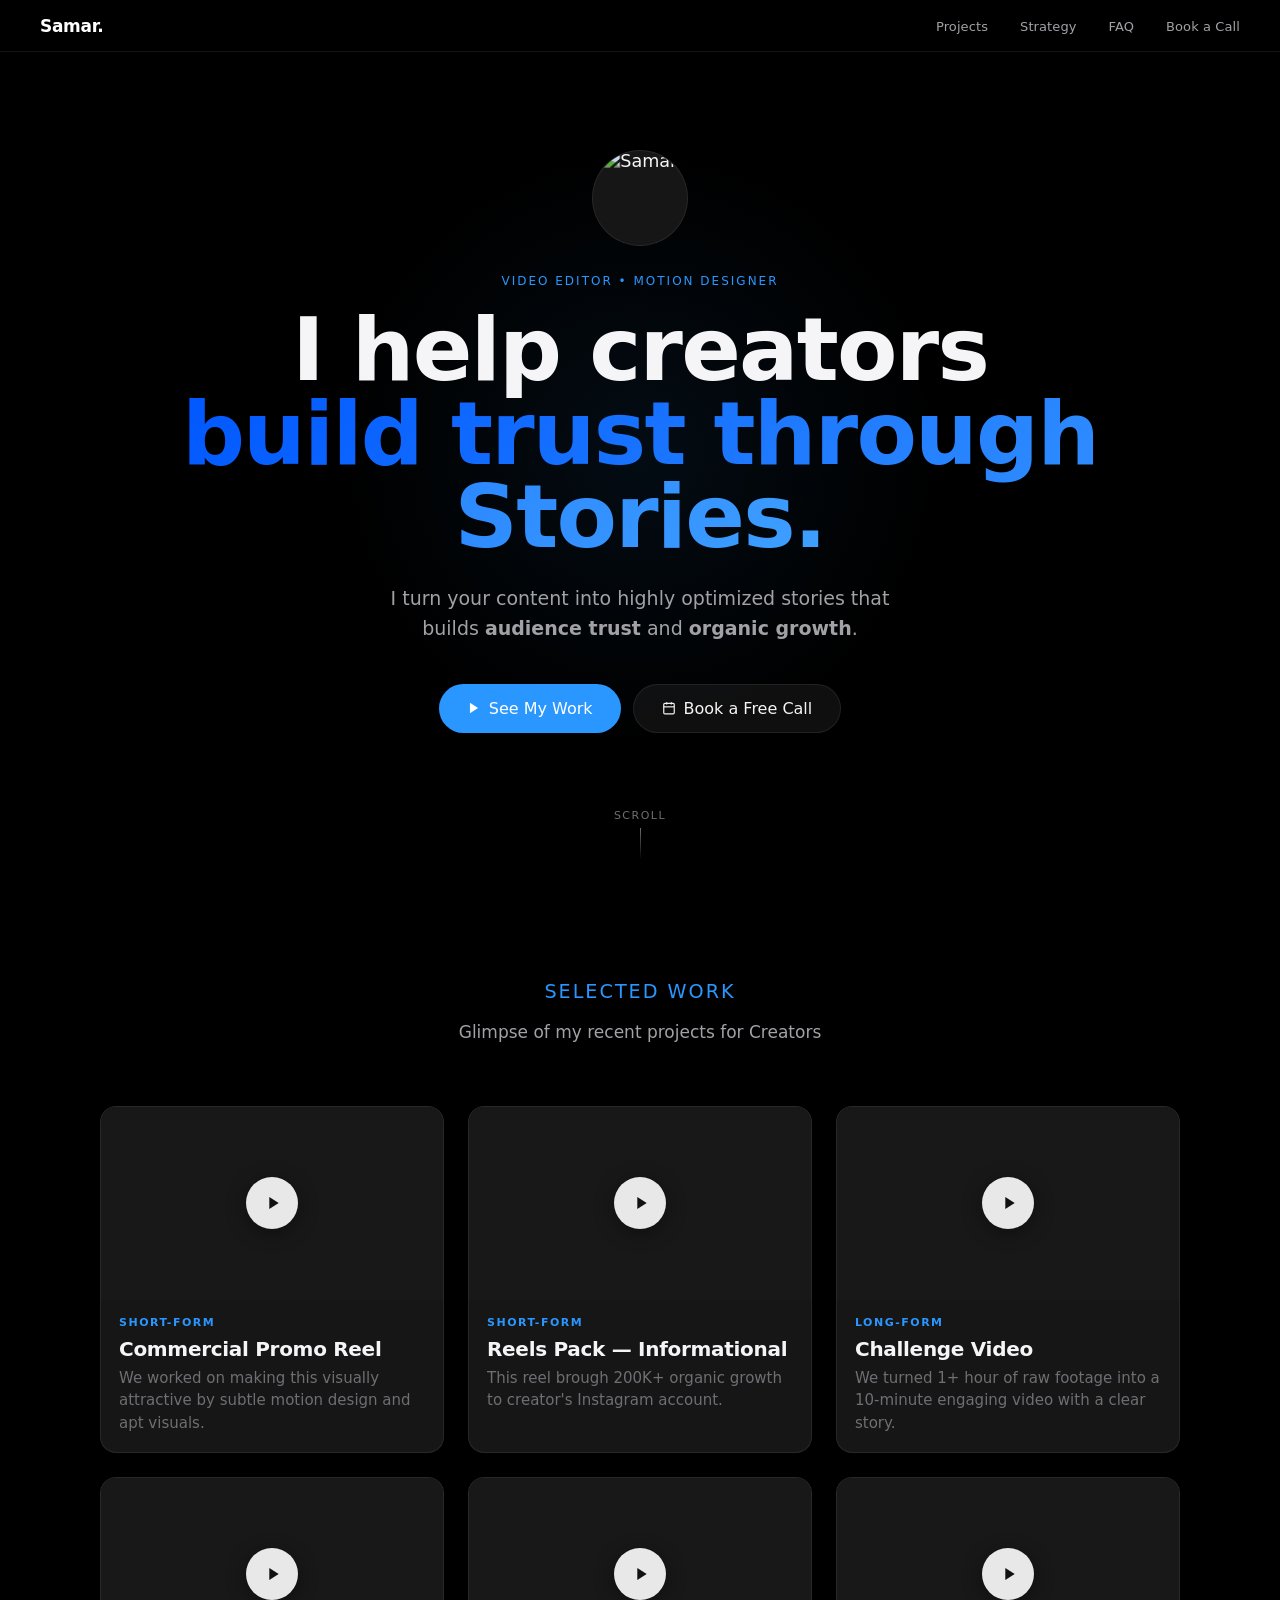
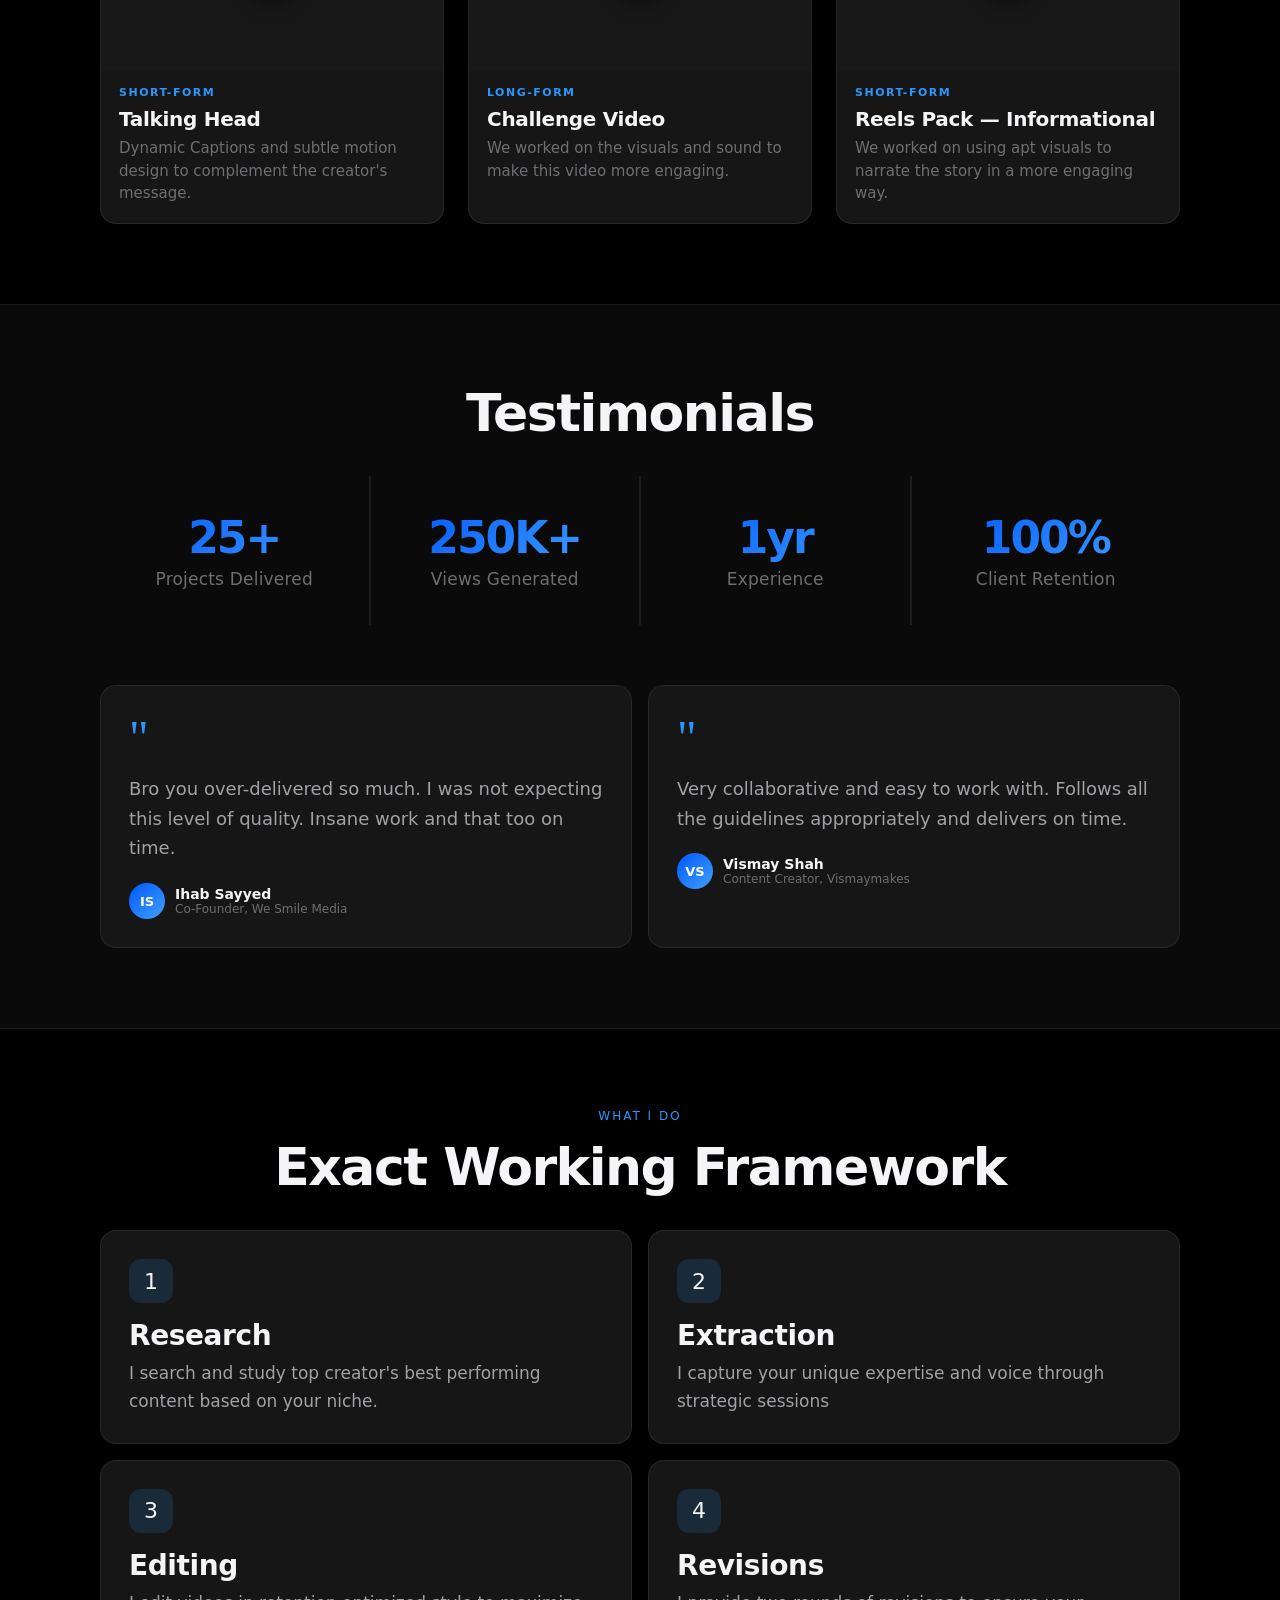
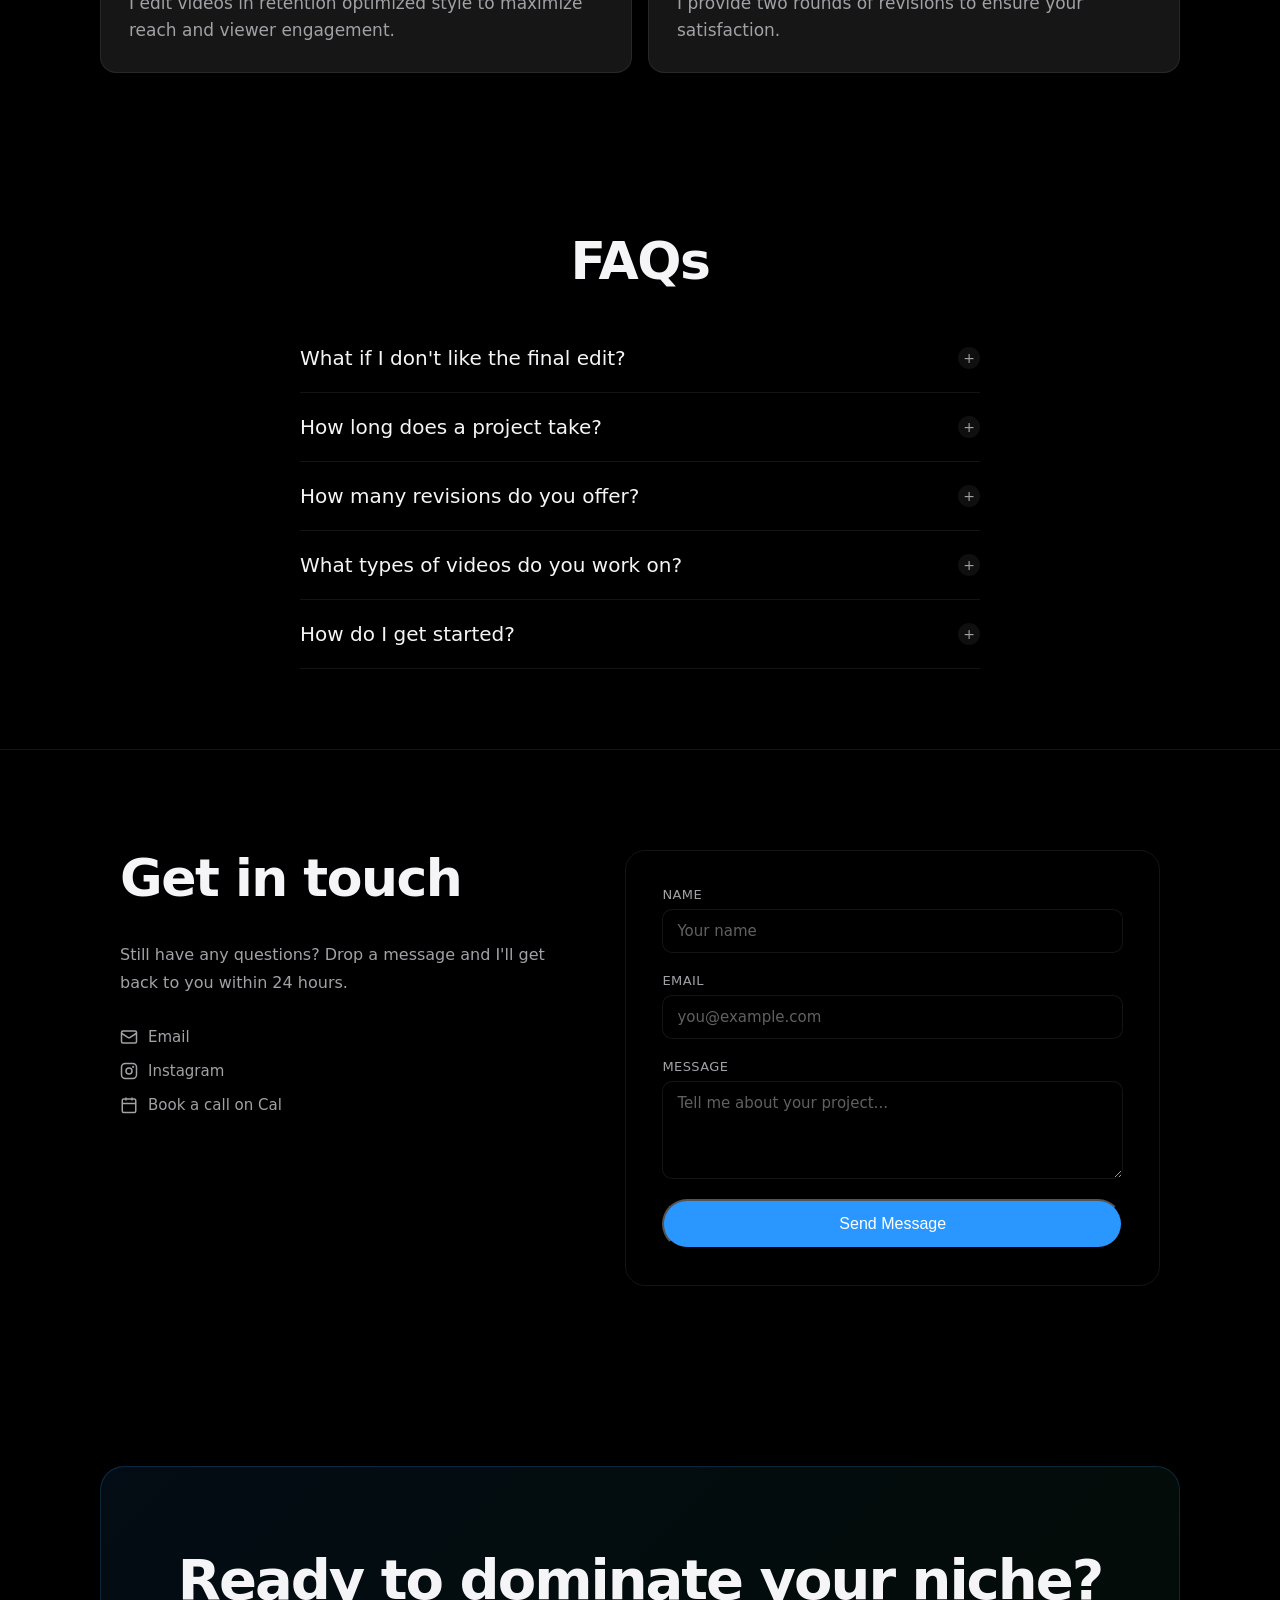
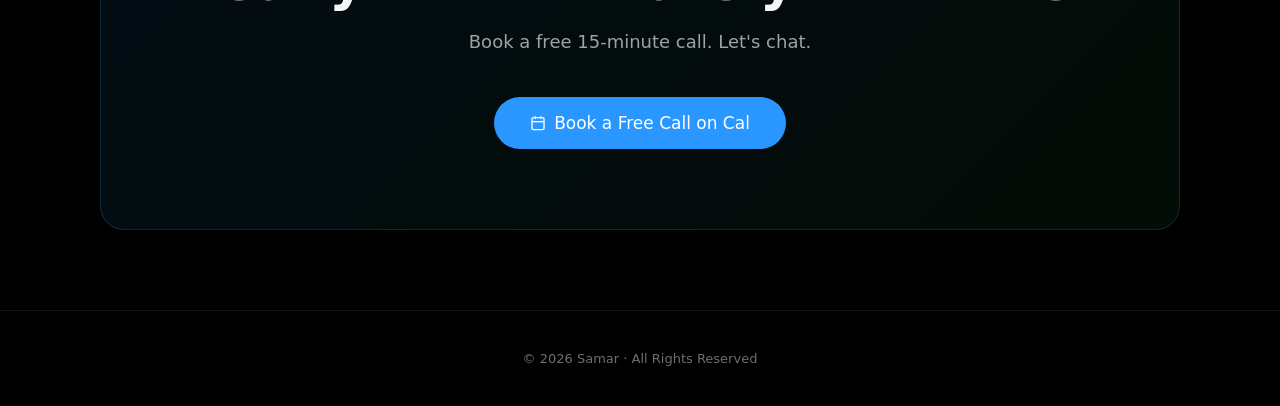
==== commit 77d9e5b5: "Avatar Fixed" ====
--- a/index.html
+++ b/index.html
@@ -40,7 +40,7 @@
 <section class="hero">
   <div class="hero-bg-glow"></div>
   <div class="hero-avatar">
-    <img id="memoji-img" src="memoji-img.webp" alt="Samar">
+    <img id="memoji-img" src="Frame_4.png" alt="Samar">
   </div>
   <span class="hero-label">Video Editor • Motion Designer</span>
   <h1 class="hero-title">I help creators<br><span>build trust through Stories.</span></h1>
@@ -126,7 +126,7 @@
           <div class="author-avatar">IS</div>
           <div>
             <p class="author-name">Ihab Sayyed</p>
-            <p class="author-title">Co-Founder, I Smile Media</p>
+            <p class="author-title">Co-Founder, We Smile Media</p>
           </div>
         </div>
       </div>
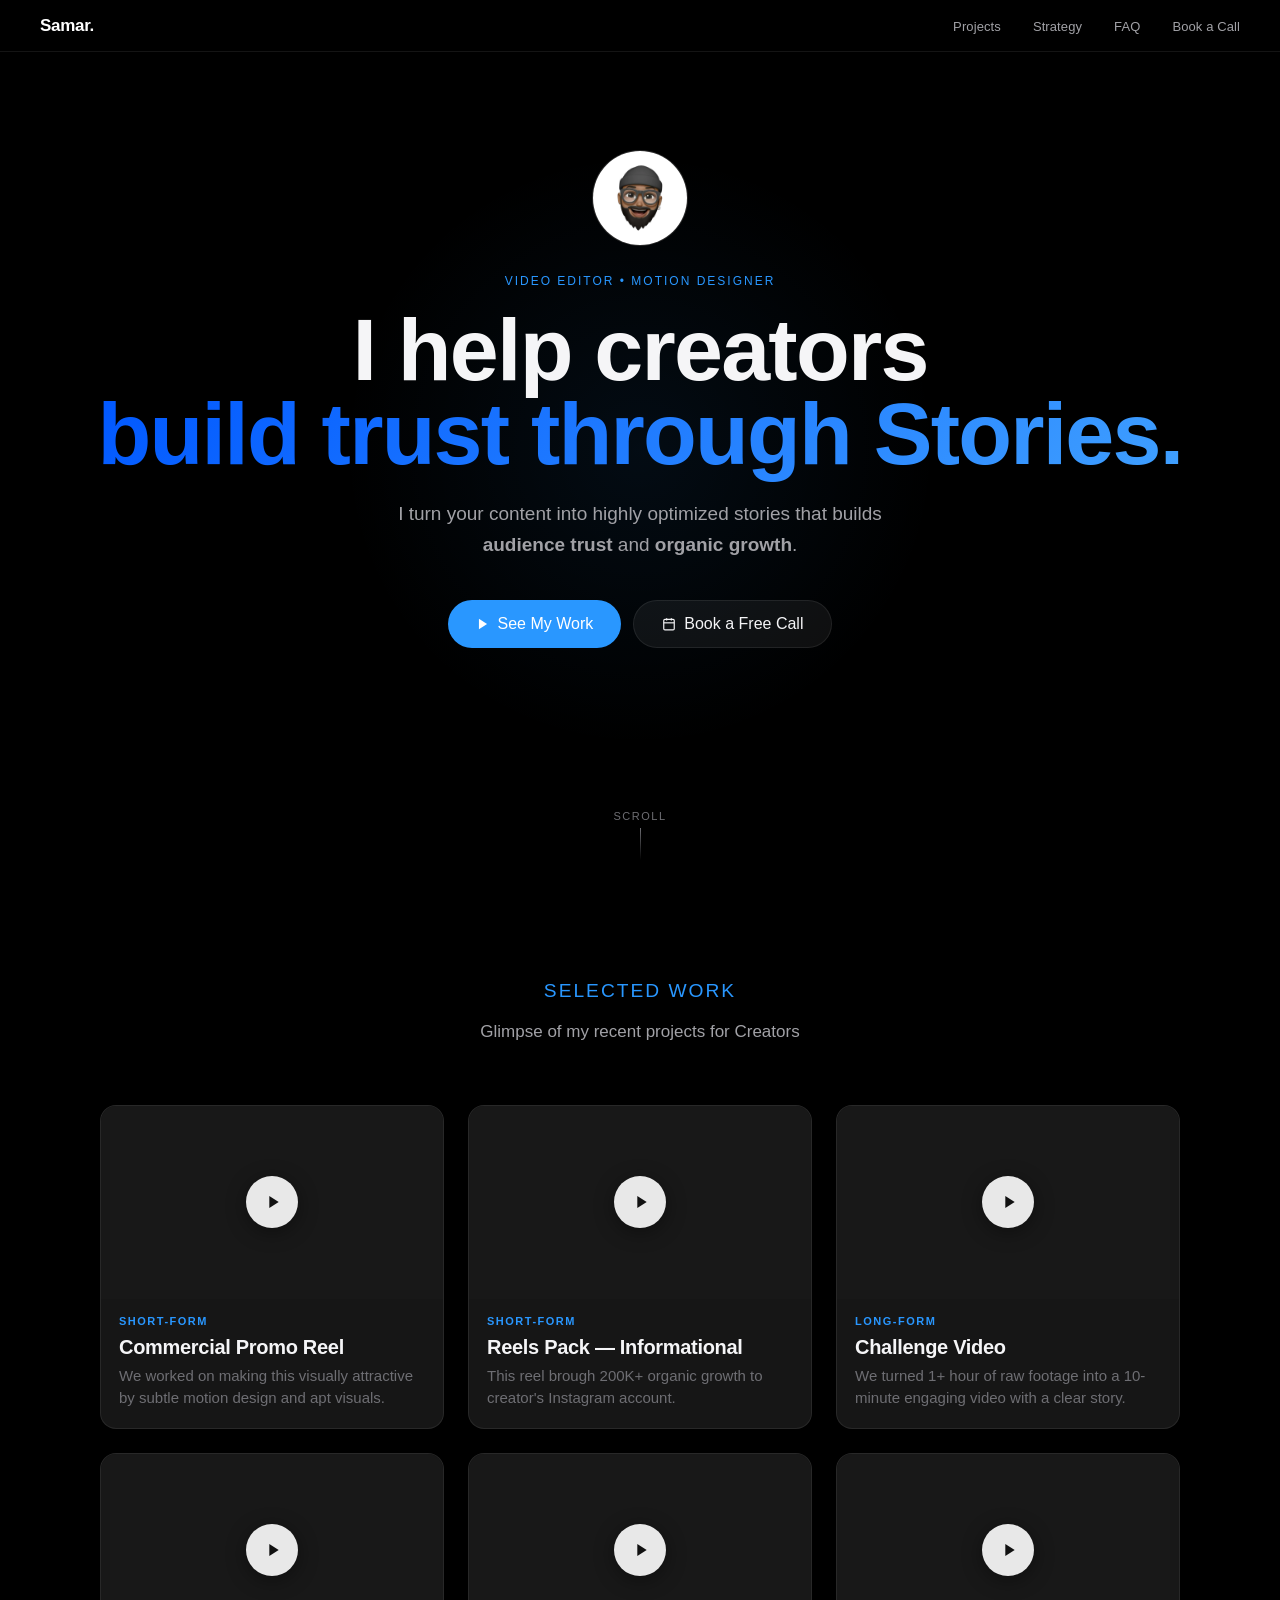
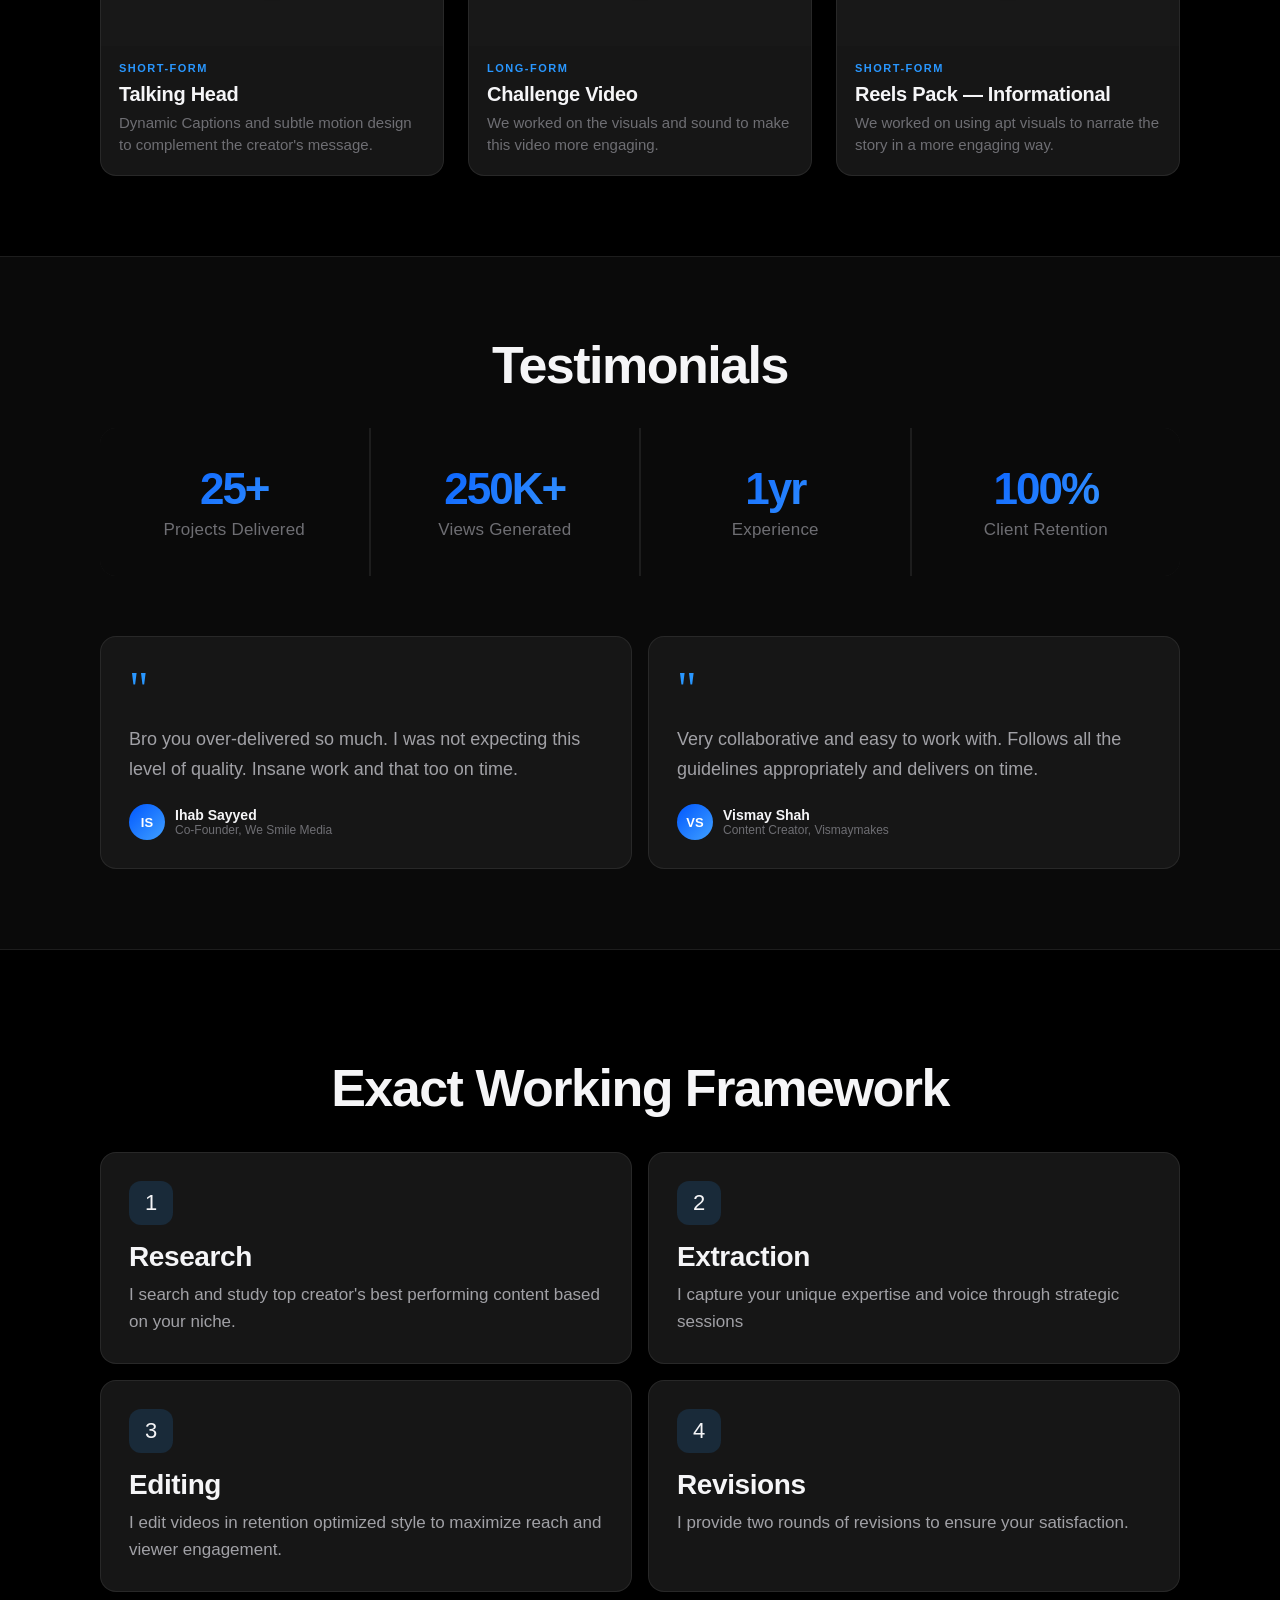
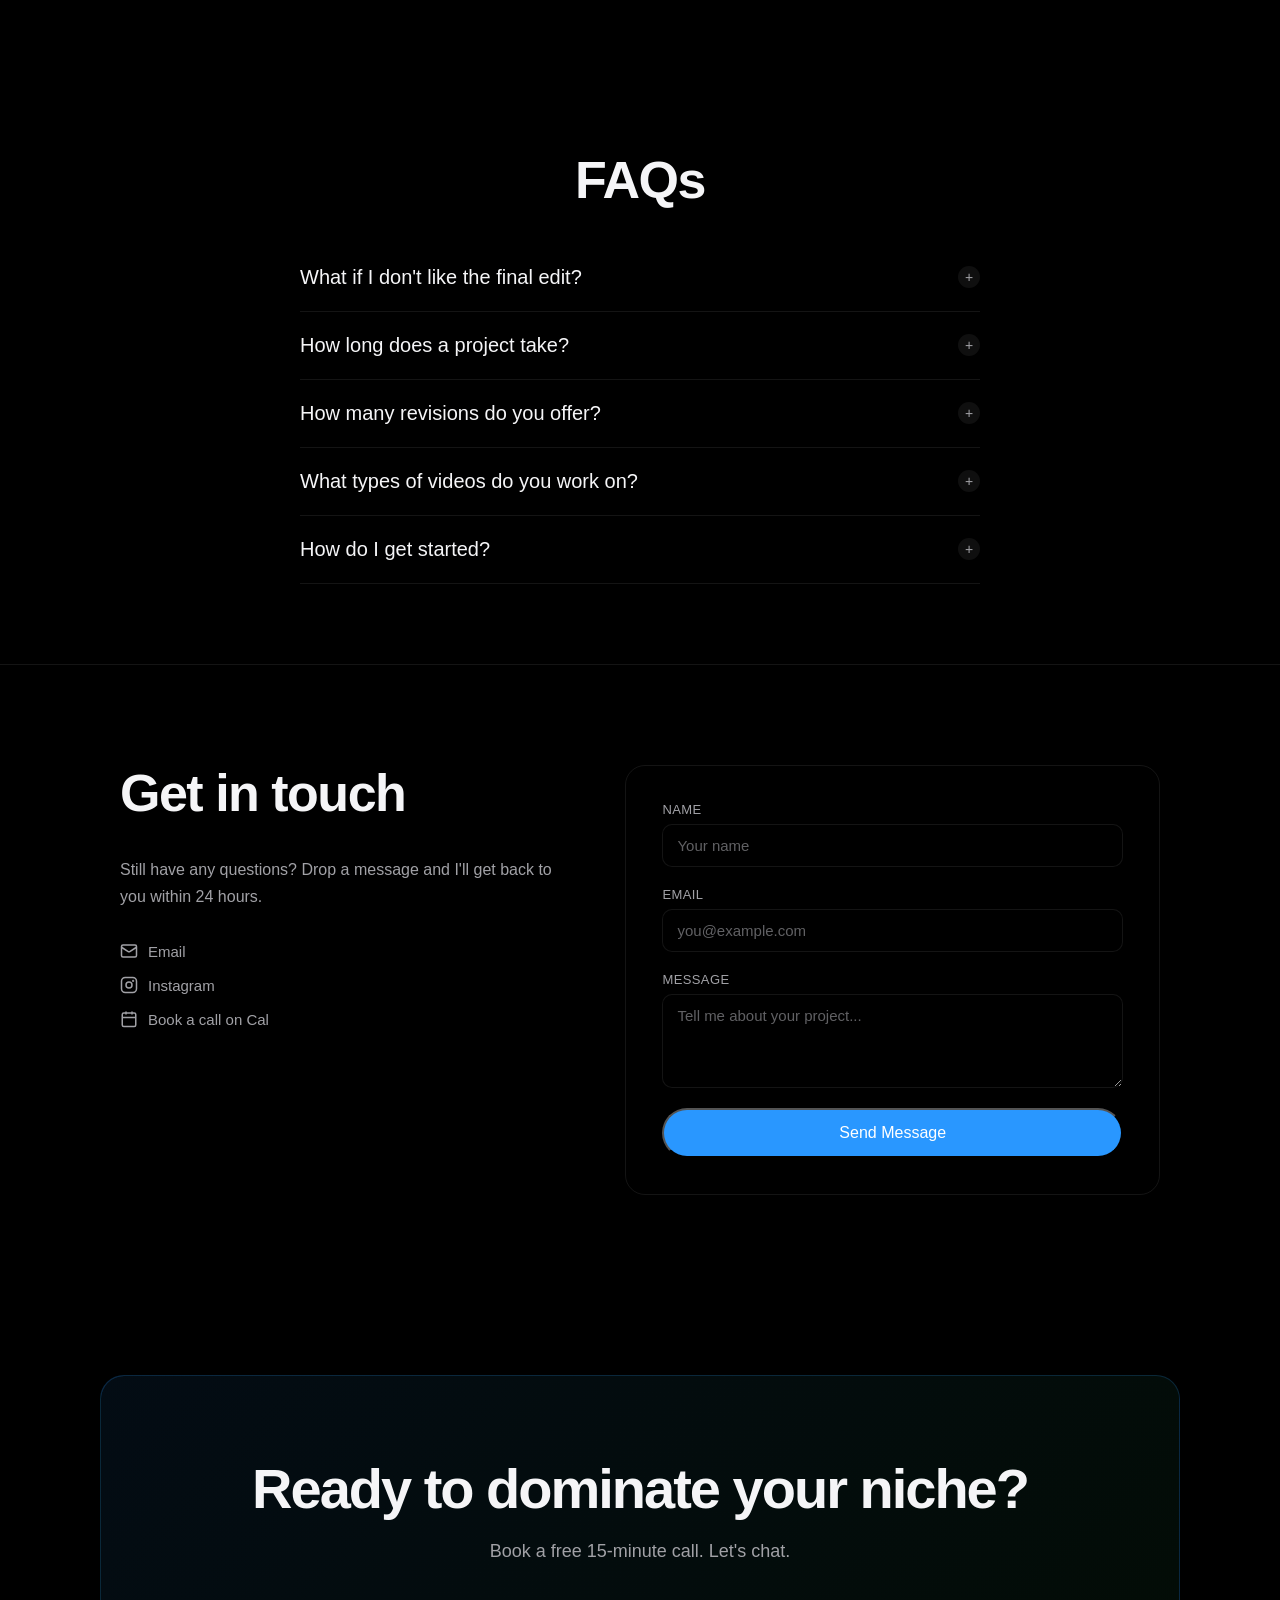
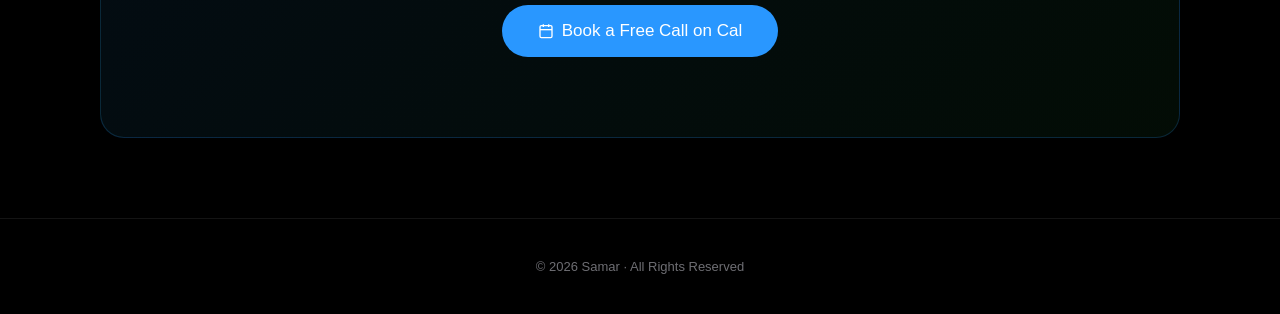
==== commit eeacc46d: "Scroll & Font Fixed" ====
--- a/index.html
+++ b/index.html
@@ -4,6 +4,8 @@
 <meta charset="UTF-8">
 <meta name="viewport" content="width=device-width, initial-scale=1.0">
 <title>Samar's Portfolio</title>
+<link rel="preconnect" href="https://api.fontshare.com">
+<link href="https://api.fontshare.com/v2/css?f[]=satoshi@400,500,600,700,800,900&display=swap" rel="stylesheet">
 <link rel="stylesheet" href="styles.css">
 </head>
 <body>
--- a/styles.css
+++ b/styles.css
@@ -1,4 +1,4 @@
-@import url('https://fonts.googleapis.com/css2?family=SF+Pro+Display&display=swap');
+@import url('https://api.fontshare.com/v2/css?f[]=satoshi@400,500,600,700,800,900&display=swap');
 
   :root {
     --bg: #000000;
@@ -44,9 +44,7 @@
  body {
   background: var(--bg);
   color: var(--text-primary);
-  font-family: -apple-system, BlinkMacSystemFont,
-               "SF Pro Display", "SF Pro Text",
-               "Segoe UI", system-ui, sans-serif;
+  font-family:'Satoshi', sans-serif;
   -webkit-font-smoothing: antialiased;
   overflow-x: hidden;
   transition: background 0.4s ease, color 0.4s ease;
@@ -1033,10 +1031,8 @@
  body {
   background: var(--bg);
   color: var(--text-primary);
-  font-family: -apple-system, BlinkMacSystemFont,
-               "SF Pro Display", "SF Pro Text",
-               "Segoe UI", system-ui, sans-serif;
-  -webkit-font-smoothing: antialiased;
+  font-family: 'Satoshi', sans-serif;
+-webkit-font-smoothing: antialiased;
   overflow-x: hidden;
   transition: background 0.4s ease, color 0.4s ease;
 }
@@ -1903,6 +1899,7 @@
     .form-group textarea { width: 100%; box-sizing: border-box; }
     .hero-bg-glow { width: 300px; height: 300px; }
     .hamburger { display: flex; }
+    .scroll-hint { display: none; }
 
     .nav-links {
       display: none;
@@ -1944,7 +1941,8 @@
     }
 
     .hero {
-      padding: 110px 20px 80px;
+       min-height: unset;
+    padding: 80px 20px 40px;
     }
 
     .hero-title {
